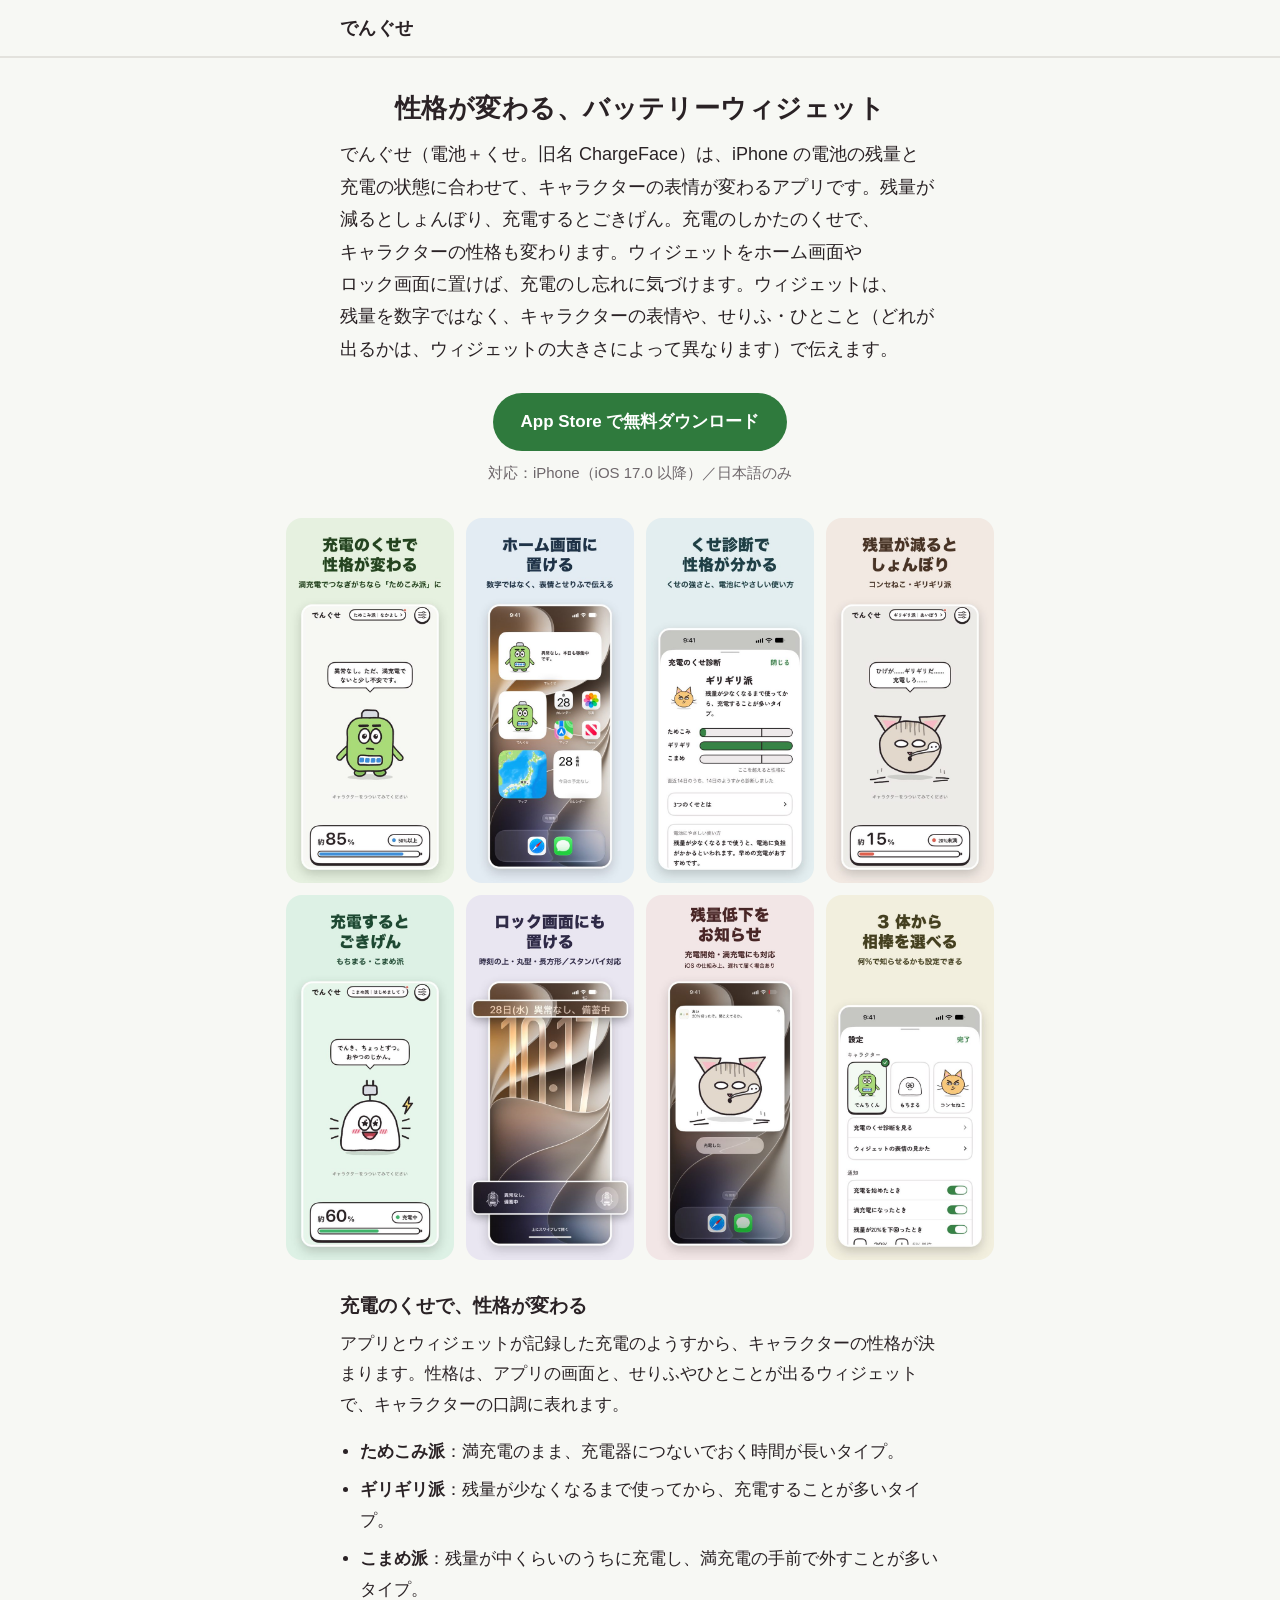
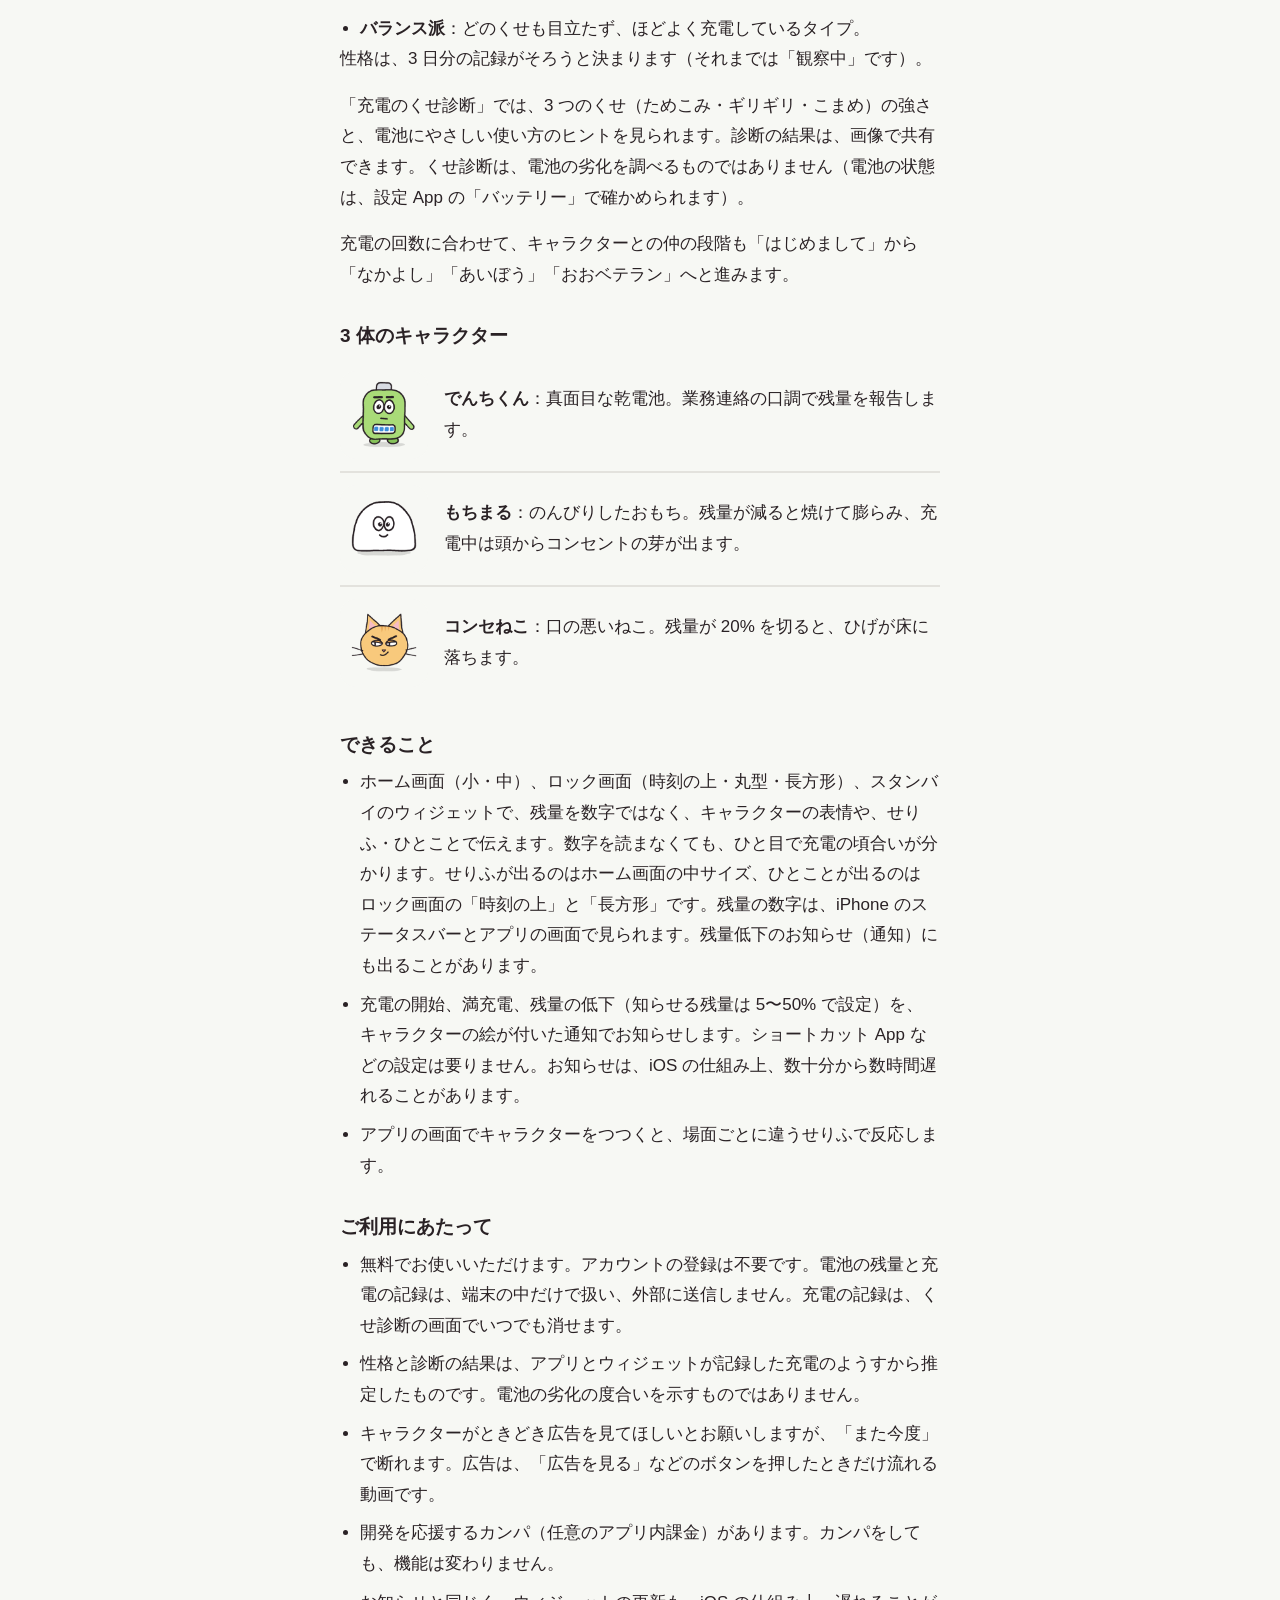
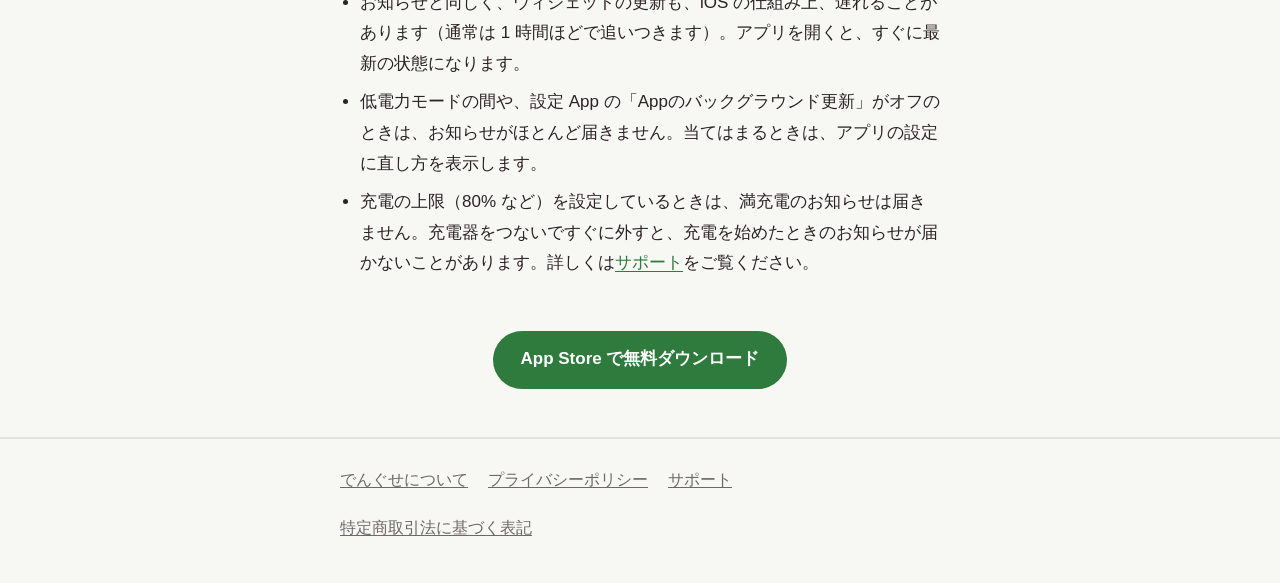
==== docs/denguse/index.html @ d4551d7c "でんぐせの 4 ページを追加し、ChargeFace のページを 1.1 の内容に更新 - docs/denguse/: 紹介・プライバシーポリシー・サポート・特定商取引法の表記（1.2 から） - " ====
<!doctype html>
<html lang="ja">
<head>
<meta charset="utf-8">
<meta name="viewport" content="width=device-width, initial-scale=1">
<title>でんぐせ - 性格が変わるバッテリーウィジェット</title>
<meta name="description" content="でんぐせ（旧名 ChargeFace）は、iPhone の電池の残量と充電の状態でキャラクターの表情が変わり、充電のくせで性格も変わるアプリです。ホーム画面・ロック画面・スタンバイのウィジェットと、満充電・残量低下のお知らせ（iOS の仕組み上、遅れることがあります）に対応しています。無料です。">
<link rel="canonical" href="https://hitorino-hito.github.io/denguse/">
<meta name="apple-itunes-app" content="app-id=6824164964">
<meta property="og:type" content="website">
<meta property="og:site_name" content="でんぐせ">
<meta property="og:title" content="でんぐせ - 性格が変わるバッテリーウィジェット">
<meta property="og:description" content="充電のしかたで、キャラクターの性格が変わります。残量が減るとしょんぼり、充電するとごきげん。3 体から相棒を選べる、iPhone のバッテリーウィジェットです。">
<meta property="og:url" content="https://hitorino-hito.github.io/denguse/">
<meta property="og:image" content="https://hitorino-hito.github.io/denguse/img/og.png">
<meta property="og:image:width" content="1200">
<meta property="og:image:height" content="630">
<meta property="og:image:alt" content="でんぐせのアイコン・名前・「性格が変わる バッテリーウィジェット」の言葉の横に、「充電のくせで性格が変わる」「ホーム画面に置ける」「くせ診断で性格が分かる」の 3 枚の画面を並べた画像">
<meta property="og:locale" content="ja_JP">
<meta name="twitter:card" content="summary_large_image">
<link rel="stylesheet" href="style.css">
<style>
.hero { text-align: center; }
.hero h1 { margin-bottom: 0.75rem; }
.hero .lead {
  text-align: start;
  word-break: auto-phrase;
  text-wrap: pretty;
}
.cta { text-align: center; margin: 2.5rem 0 0; }
.store-button {
  display: inline-block;
  margin: 0.75rem 0 0.5rem;
  padding: 0.85rem 1.75rem;
  border-radius: 999px;
  background: var(--accent);
  color: var(--accent-ink);
  font-weight: 700;
  text-decoration: none;
}
.store-button:hover { background: var(--accent-hover); }
.store-button:active { filter: brightness(0.9); }
.store-button:focus-visible { border-radius: 999px; outline-offset: 3px; }
.note { color: var(--muted); font-size: 0.9375rem; margin: 0; }
.gallery {
  display: flex;
  gap: 0.75rem;
  margin: 1.75rem -1.25rem 0;
  padding: 0.25rem 1.25rem 0.75rem;
  overflow-x: auto;
  scroll-snap-type: x mandatory;
  list-style: none;
}
.gallery:focus-visible { outline: 3px solid var(--accent); outline-offset: -3px; border-radius: 4px; } /* 狭い幅では端まで広がるため、枠を内側に描く */
.gallery li { flex: 0 0 auto; scroll-snap-align: center; }
.gallery img {
  display: block;
  width: 11.5rem;
  height: auto;
  border-radius: 1rem;
}
.scroll-hint { color: var(--muted); font-size: 0.875rem; text-align: center; margin: 0.25rem 0 0; }
/* 広い画面では、本文の列から出して 8 枚を 4 枚ずつ 2 段に並べる（横のスクロールを無くす） */
@media (min-width: 48rem) {
  .gallery {
    flex-wrap: wrap;
    justify-content: center;
    overflow: visible;
    width: min(46rem, 100vw - 2.5rem);
    margin: 2rem 0 0;
    padding: 0;
    position: relative;
    left: 50%;
    transform: translateX(-50%);
  }
  .gallery img { width: 10.5rem; }
  .scroll-hint { display: none; }
}
.characters { list-style: none; margin: 0; padding: 0; }
.characters li {
  display: flex;
  align-items: center;
  gap: 1rem;
  padding: 0.75rem 0;
}
.characters li + li { border-top: 2px solid var(--line); }
/* 絵は黒い線画の透過 PNG のため、ダークモードでも明るい台に載せて輪郭を見せる */
.characters img { flex: 0 0 auto; width: 5.5rem; height: 5.5rem; padding: 0.35rem; border-radius: 1rem; background: #F7F8F4; }
.characters p { margin: 0; }
.features { margin: 0; padding-left: 1.25rem; }
.features li + li { margin-top: 0.5rem; }
</style>
<script type="application/ld+json">
{
  "@context": "https://schema.org",
  "@type": "SoftwareApplication",
  "name": "でんぐせ",
  "alternateName": "ChargeFace",
  "operatingSystem": "iOS 17.0 以降",
  "applicationCategory": "UtilitiesApplication",
  "inLanguage": "ja",
  "description": "iPhone の電池の残量と充電の状態でキャラクターの表情が変わり、充電のくせで性格も変わるアプリです。",
  "url": "https://hitorino-hito.github.io/denguse/",
  "downloadUrl": "https://apps.apple.com/jp/app/id6824164964",
  "offers": { "@type": "Offer", "price": "0", "priceCurrency": "JPY" }
}
</script>
</head>
<body>
<header class="site-header"><div class="wrap"><a class="brand" href="./">でんぐせ</a></div></header>
<main>
<div class="wrap">
<section class="hero">
<h1>性格が変わる、バッテリーウィジェット</h1>
<p class="lead">でんぐせ（電池＋くせ。旧名 ChargeFace）は、iPhone の電池の残量と充電の状態に合わせて、キャラクターの表情が変わるアプリです。残量が減るとしょんぼり、充電するとごきげん。充電のしかたのくせで、キャラクターの性格も変わります。ウィジェットをホーム画面やロック画面に置けば、充電のし忘れに気づけます。ウィジェットは、残量を数字ではなく、キャラクターの表情や、せりふ・ひとこと（どれが出るかは、ウィジェットの大きさによって異なります）で伝えます。</p>
<a class="store-button" href="https://apps.apple.com/jp/app/id6824164964">App Store で無料ダウンロード</a>
<p class="note">対応：iPhone（iOS 17.0 以降）／日本語のみ</p>
</section>

<ul class="gallery" role="list" tabindex="0" aria-label="アプリの画面（8 枚）">
<li><img src="img/01-habit.jpg" width="540" height="1174" alt="充電のくせで性格が変わる。満充電でつなぎがちなら「ためこみ派」に。でんちくんの性格が「ためこみ派」、仲が「なかよし」と出たメイン画面" loading="lazy"></li>
<li><img src="img/02-home.jpg" width="540" height="1174" alt="ホーム画面に置ける。数字ではなく、表情とせりふで伝える。でんちくんの小・中の 2 種類のウィジェット" loading="lazy"></li>
<li><img src="img/03-checkup.jpg" width="540" height="1174" alt="くせ診断で性格が分かる。くせの強さと、電池にやさしい使い方。コンセねこの性格が「ギリギリ派」と出て、ためこみ・ギリギリ・こまめの 3 つのくせの強さを示す画面" loading="lazy"></li>
<li><img src="img/04-low.jpg" width="540" height="1174" alt="残量が減るとしょんぼり。性格が「ギリギリ派」のコンセねこが、残量が少ないときにひげを落としているメイン画面" loading="lazy"></li>
<li><img src="img/05-charging.jpg" width="540" height="1174" alt="充電するとごきげん。性格が「こまめ派」のもちまるが、充電中に喜んでいるメイン画面" loading="lazy"></li>
<li><img src="img/06-lock.jpg" width="540" height="1174" alt="ロック画面にも置ける。時刻の上・丸型・長方形の 3 種類。スタンバイにも対応" loading="lazy"></li>
<li><img src="img/07-notify.jpg" width="540" height="1174" alt="残量低下をお知らせ（通知）。充電開始・満充電にも対応。iOS の仕組み上、遅れて届く場合あり" loading="lazy"></li>
<li><img src="img/08-choose.jpg" width="540" height="1174" alt="3 体から相棒を選べる。何%で知らせるかも設定できる。アプリの設定の画面" loading="lazy"></li>
</ul>
<p class="scroll-hint" aria-hidden="true">横にスワイプすると、ほかの画面も見られます</p>

<h2>充電のくせで、性格が変わる</h2>
<p>アプリとウィジェットが記録した充電のようすから、キャラクターの性格が決まります。性格は、アプリの画面と、せりふやひとことが出るウィジェットで、キャラクターの口調に表れます。</p>
<ul class="features">
<li><strong>ためこみ派</strong>：満充電のまま、充電器につないでおく時間が長いタイプ。</li>
<li><strong>ギリギリ派</strong>：残量が少なくなるまで使ってから、充電することが多いタイプ。</li>
<li><strong>こまめ派</strong>：残量が中くらいのうちに充電し、満充電の手前で外すことが多いタイプ。</li>
<li><strong>バランス派</strong>：どのくせも目立たず、ほどよく充電しているタイプ。</li>
</ul>
<p>性格は、3 日分の記録がそろうと決まります（それまでは「観察中」です）。</p>
<p>「充電のくせ診断」では、3 つのくせ（ためこみ・ギリギリ・こまめ）の強さと、電池にやさしい使い方のヒントを見られます。診断の結果は、画像で共有できます。くせ診断は、電池の劣化を調べるものではありません（電池の状態は、設定 App の「バッテリー」で確かめられます）。</p>
<p>充電の回数に合わせて、キャラクターとの仲の段階も「はじめまして」から「なかよし」「あいぼう」「おおベテラン」へと進みます。</p>

<h2>3 体のキャラクター</h2>
<ul class="characters" role="list">
<li><img src="img/denchi.png" width="240" height="240" alt=""><p><strong>でんちくん</strong>：真面目な乾電池。業務連絡の口調で残量を報告します。</p></li>
<li><img src="img/mochi.png" width="240" height="240" alt=""><p><strong>もちまる</strong>：のんびりしたおもち。残量が減ると焼けて膨らみ、充電中は頭からコンセントの芽が出ます。</p></li>
<li><img src="img/neko.png" width="240" height="240" alt=""><p><strong>コンセねこ</strong>：口の悪いねこ。残量が 20% を切ると、ひげが床に落ちます。</p></li>
</ul>

<h2>できること</h2>
<ul class="features">
<li>ホーム画面（小・中）、ロック画面（時刻の上・丸型・長方形）、スタンバイのウィジェットで、残量を数字ではなく、キャラクターの表情や、せりふ・ひとことで伝えます。数字を読まなくても、ひと目で充電の頃合いが分かります。せりふが出るのはホーム画面の中サイズ、ひとことが出るのはロック画面の「時刻の上」と「長方形」です。残量の数字は、iPhone のステータスバーとアプリの画面で見られます。残量低下のお知らせ（通知）にも出ることがあります。</li>
<li>充電の開始、満充電、残量の低下（知らせる残量は 5〜50% で設定）を、キャラクターの絵が付いた通知でお知らせします。ショートカット App などの設定は要りません。お知らせは、iOS の仕組み上、数十分から数時間遅れることがあります。</li>
<li>アプリの画面でキャラクターをつつくと、場面ごとに違うせりふで反応します。</li>
</ul>

<h2>ご利用にあたって</h2>
<ul class="features">
<li>無料でお使いいただけます。アカウントの登録は不要です。電池の残量と充電の記録は、端末の中だけで扱い、外部に送信しません。充電の記録は、くせ診断の画面でいつでも消せます。</li>
<li>性格と診断の結果は、アプリとウィジェットが記録した充電のようすから推定したものです。電池の劣化の度合いを示すものではありません。</li>
<li>キャラクターがときどき広告を見てほしいとお願いしますが、「また今度」で断れます。広告は、「広告を見る」などのボタンを押したときだけ流れる動画です。</li>
<li>開発を応援するカンパ（任意のアプリ内課金）があります。カンパをしても、機能は変わりません。</li>
<li>お知らせと同じく、ウィジェットの更新も、iOS の仕組み上、遅れることがあります（通常は 1 時間ほどで追いつきます）。アプリを開くと、すぐに最新の状態になります。</li>
<li>低電力モードの間や、設定 App の「Appのバックグラウンド更新」がオフのときは、お知らせがほとんど届きません。当てはまるときは、アプリの設定に直し方を表示します。</li>
<li>充電の上限（80% など）を設定しているときは、満充電のお知らせは届きません。充電器をつないですぐに外すと、充電を始めたときのお知らせが届かないことがあります。詳しくは<a href="support.html">サポート</a>をご覧ください。</li>
</ul>

<p class="cta"><a class="store-button" href="https://apps.apple.com/jp/app/id6824164964">App Store で無料ダウンロード</a></p>
</div>
</main>
<footer class="site-footer">
<div class="wrap">
<nav aria-label="このサイトのページ">
<ul role="list">
<li><a href="./">でんぐせについて</a></li>
<li><a href="privacy.html">プライバシーポリシー</a></li>
<li><a href="support.html">サポート</a></li>
<li><a href="tokushoho.html">特定商取引法に基づく表記</a></li>
</ul>
</nav>
</div>
</footer>
</body>
</html>
---- docs/denguse/style.css ----
/* ChargeFace 開発者サイトの共通の見た目。外部の読み込み（Web フォント・画像・スクリプト）は使わない */
:root {
  color-scheme: light dark;
  --ink: #2A2225;
  --muted: #6E676B;
  --bg: #F7F8F4;
  --card: #FFFFFF;
  --line: #E3E2DD;
  --accent: #2F7A3D; /* 背景 --bg の上で 4.96:1（本文中のリンクの 4.5:1 を満たす） */
  --accent-ink: #FFFFFF;
  --accent-hover: #276833; /* ボタンのホバー。--accent-ink の白と 6.7:1 */
  --pending-bg: #FBF3E3;
  --pending-ink: #6B4A12;
}
@media (prefers-color-scheme: dark) {
  :root {
    --ink: #EEEAE8;
    --muted: #B5ADB1;
    --bg: #1C1819;
    --card: #282224;
    --line: #3D3538;
    --accent: #7CC98A;
    --accent-ink: #13200F;
    --accent-hover: #93D59F;
    --pending-bg: #3A2F1A;
    --pending-ink: #F2D9A6;
  }
}
@media (prefers-contrast: more) {
  :root { --muted: var(--ink); }
}

*, *::before, *::after { box-sizing: border-box; }

html {
  -webkit-text-size-adjust: 100%;
  text-size-adjust: 100%;
}

body {
  margin: 0;
  background: var(--bg);
  color: var(--ink);
  font-family: -apple-system, BlinkMacSystemFont, "Hiragino Sans", "Hiragino Kaku Gothic ProN", "Noto Sans JP", "Yu Gothic", Meiryo, sans-serif;
  font-size: 1.0625rem; /* 17px */
  line-height: 1.8;
  overflow-wrap: anywhere;
  line-break: strict;
}

.wrap {
  max-width: 40rem; /* 1 行がおよそ 35〜38 字 */
  margin: 0 auto;
  padding: 0 1.25rem;
}

.site-header {
  border-bottom: 2px solid var(--line);
}
.site-header .wrap {
  display: flex;
  align-items: center;
  min-height: 3.5rem;
}
.brand {
  font-weight: 800;
  font-size: 1.125rem;
  letter-spacing: 0.02em;
  color: var(--ink);
  text-decoration: none;
  display: inline-flex;
  align-items: center;
  min-height: 2.75rem; /* 押せる範囲を 44pt 以上にする */
}
.brand:hover { text-decoration: underline; }

main { padding: 2rem 0 2.5rem; }

h1 {
  font-size: 1.625rem;
  line-height: 1.4;
  margin: 0 0 1.25rem;
  letter-spacing: 0.02em;
}
h1, h2 { word-break: auto-phrase; text-wrap: balance; }
h2 {
  font-size: 1.1875rem;
  line-height: 1.5;
  margin: 2rem 0 0.5rem;
}
p { margin: 0 0 1rem; }

.lead { font-size: 1.125rem; }

a { color: var(--accent); text-underline-offset: 0.15em; }
a:focus-visible { outline: 3px solid var(--accent); outline-offset: 2px; border-radius: 4px; }

.links {
  list-style: none;
  margin: 1.5rem 0 0;
  padding: 0;
  border: 2px solid var(--line);
  border-radius: 1rem;
  background: var(--card);
}
.after-links { margin-top: 2rem; }
.links li + li { border-top: 2px solid var(--line); }
.links a {
  display: block;
  padding: 0.9rem 1.1rem;
  min-height: 3rem;
  font-weight: 700;
  color: var(--ink);
  text-decoration: none;
  border-radius: 0;
}
/* 一覧の角の丸み（枠の内側の丸み）。overflow: hidden で切らないため、先頭と末尾の項目に付ける */
.links li:first-child a {
  border-top-left-radius: calc(1rem - 2px);
  border-top-right-radius: calc(1rem - 2px);
}
.links li:last-child a {
  border-bottom-left-radius: calc(1rem - 2px);
  border-bottom-right-radius: calc(1rem - 2px);
}
/* フォーカスの枠は項目の内側に描く（隣の項目や一覧の枠に重ならないため） */
.links a:focus-visible { outline-offset: -3px; }
/* 飾りの「›」は読み上げない（代替テキストを空にする。対応していないブラウザーは前の宣言を使う） */
.links a::after { content: " ›"; content: " ›" / ""; color: var(--muted); }
.links a:hover { background: var(--bg); }

/* 特定商取引法に基づく表記の項目 */
.terms { margin: 0; padding: 0; }
.terms > div {
  padding: 0.9rem 0;
  border-top: 2px solid var(--line);
}
.terms > div:last-child { border-bottom: 2px solid var(--line); }
.terms dt { font-weight: 700; margin: 0 0 0.2rem; }
.terms dd { margin: 0; }
@media (min-width: 40rem) {
  .terms > div { display: grid; grid-template-columns: 12.5rem 1fr; gap: 1rem; }
  .terms dt { margin: 0; }
}

.date { color: var(--muted); margin-top: 2rem; }

/* 公開前に差し替える箇所（check_site.py が一覧にする） */
.pending {
  background: var(--pending-bg);
  color: var(--pending-ink);
  padding: 0 0.25em;
  border-radius: 0.25em;
}

.site-footer {
  border-top: 2px solid var(--line);
  color: var(--muted);
  font-size: 1rem;
}
.site-footer .wrap { padding-top: 1.25rem; padding-bottom: 2rem; }
.site-footer ul {
  list-style: none;
  margin: 0;
  padding: 0;
  display: flex;
  flex-wrap: wrap;
  gap: 0.25rem 1.25rem;
}
.site-footer a {
  color: var(--muted);
  display: inline-flex;
  align-items: center;
  min-height: 2.75rem; /* 押せる範囲を 44pt 以上にする */
}
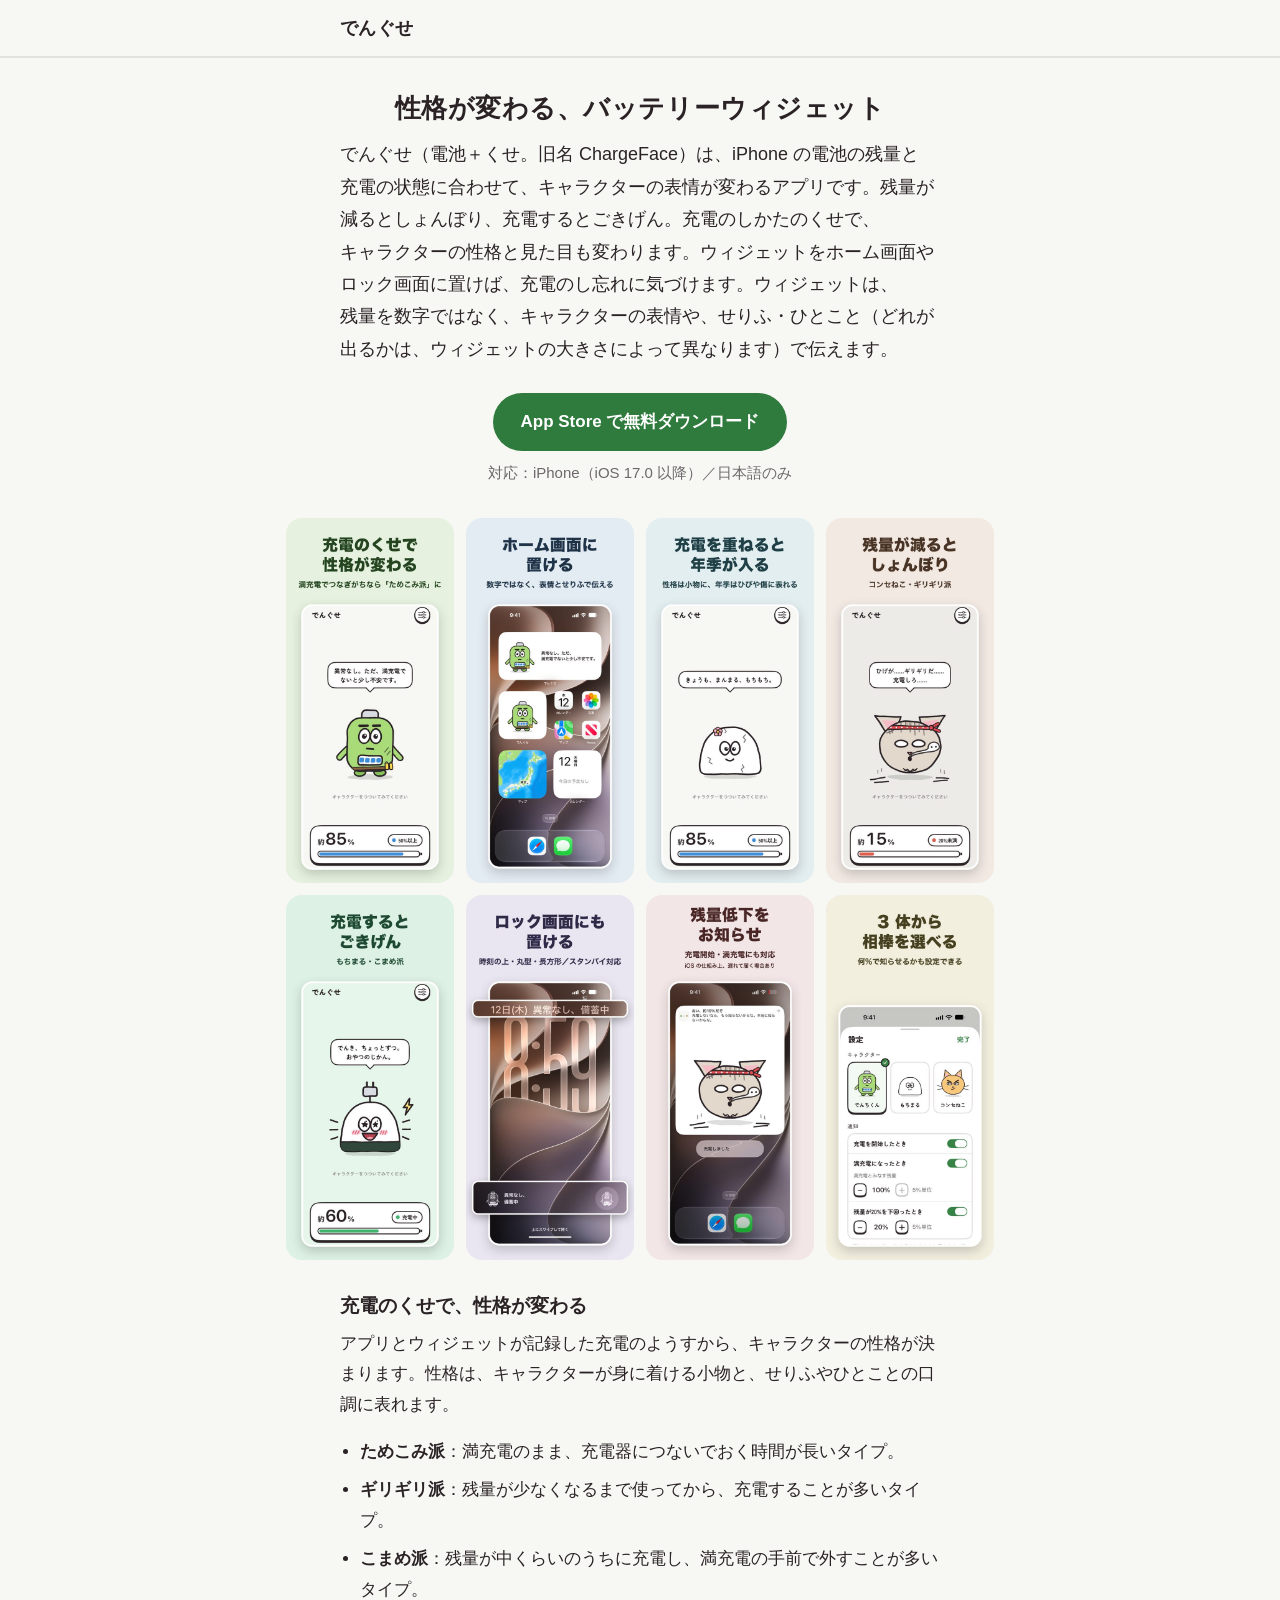
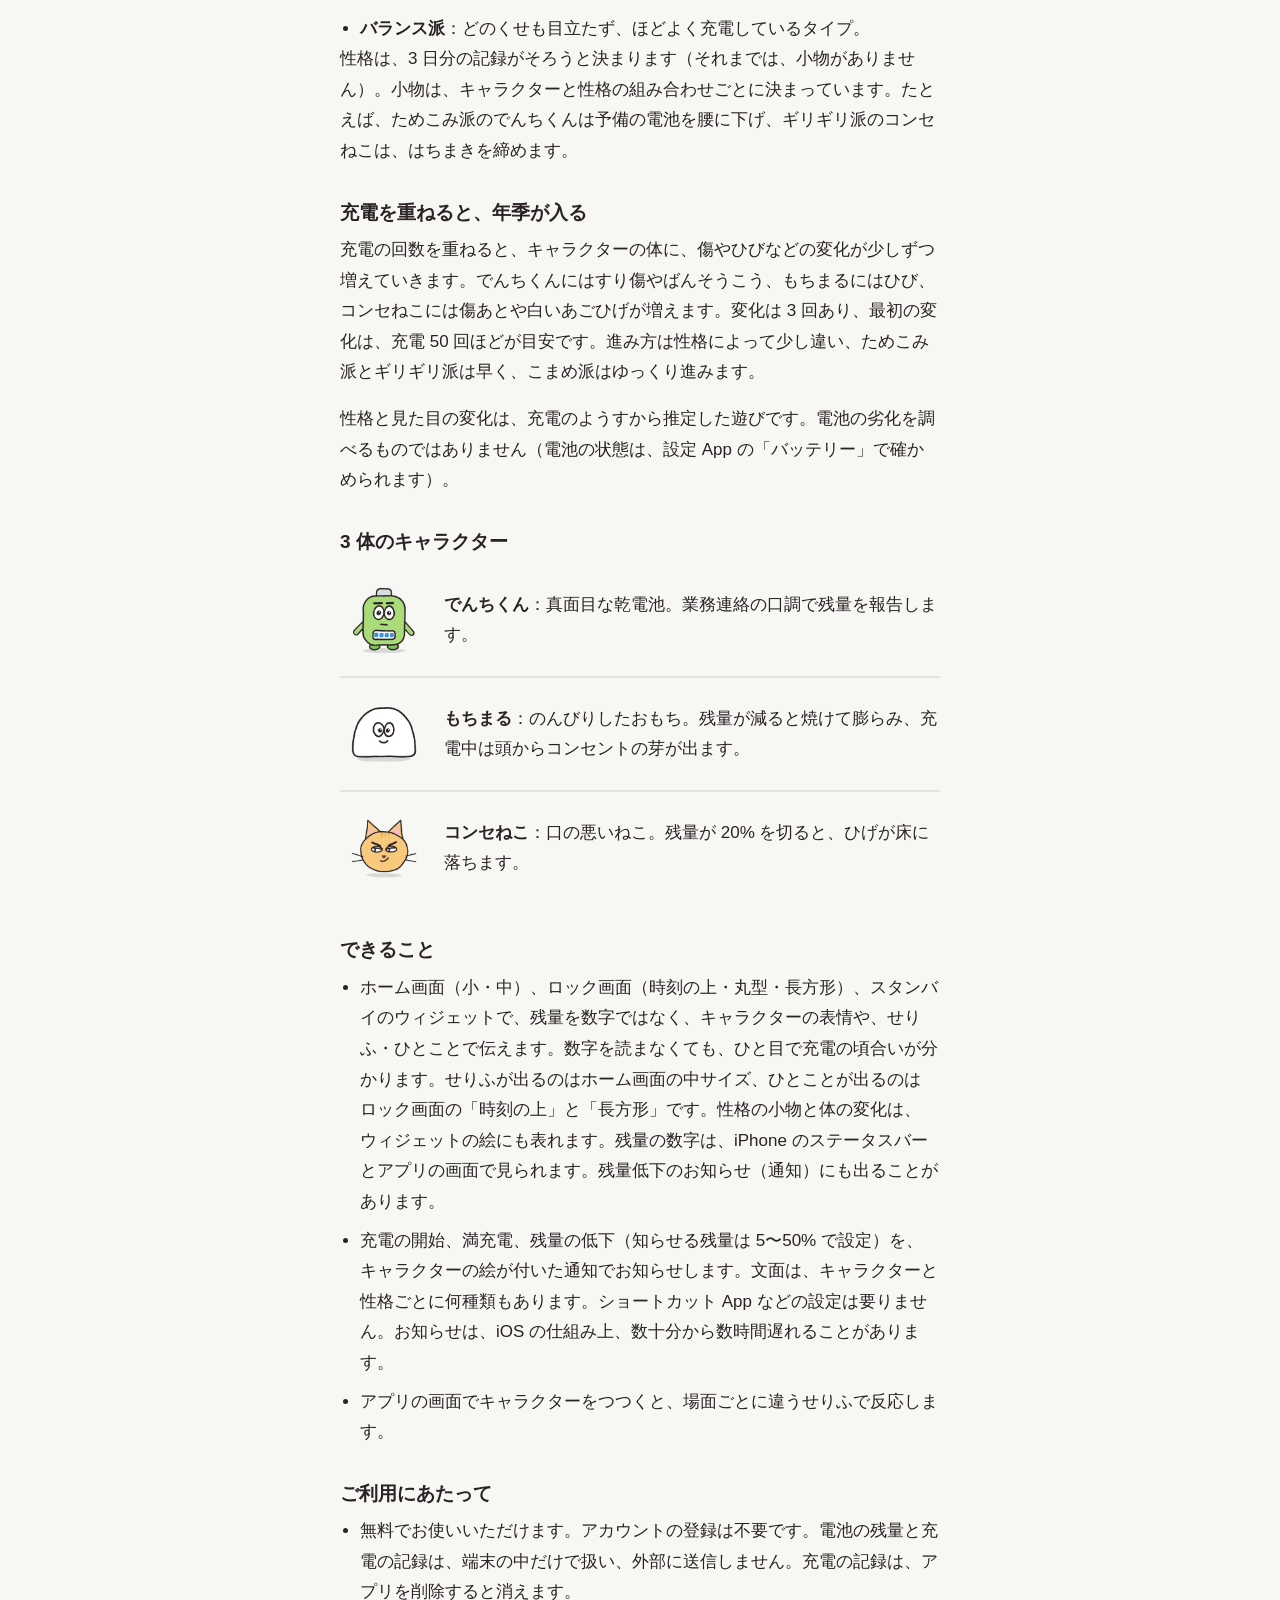
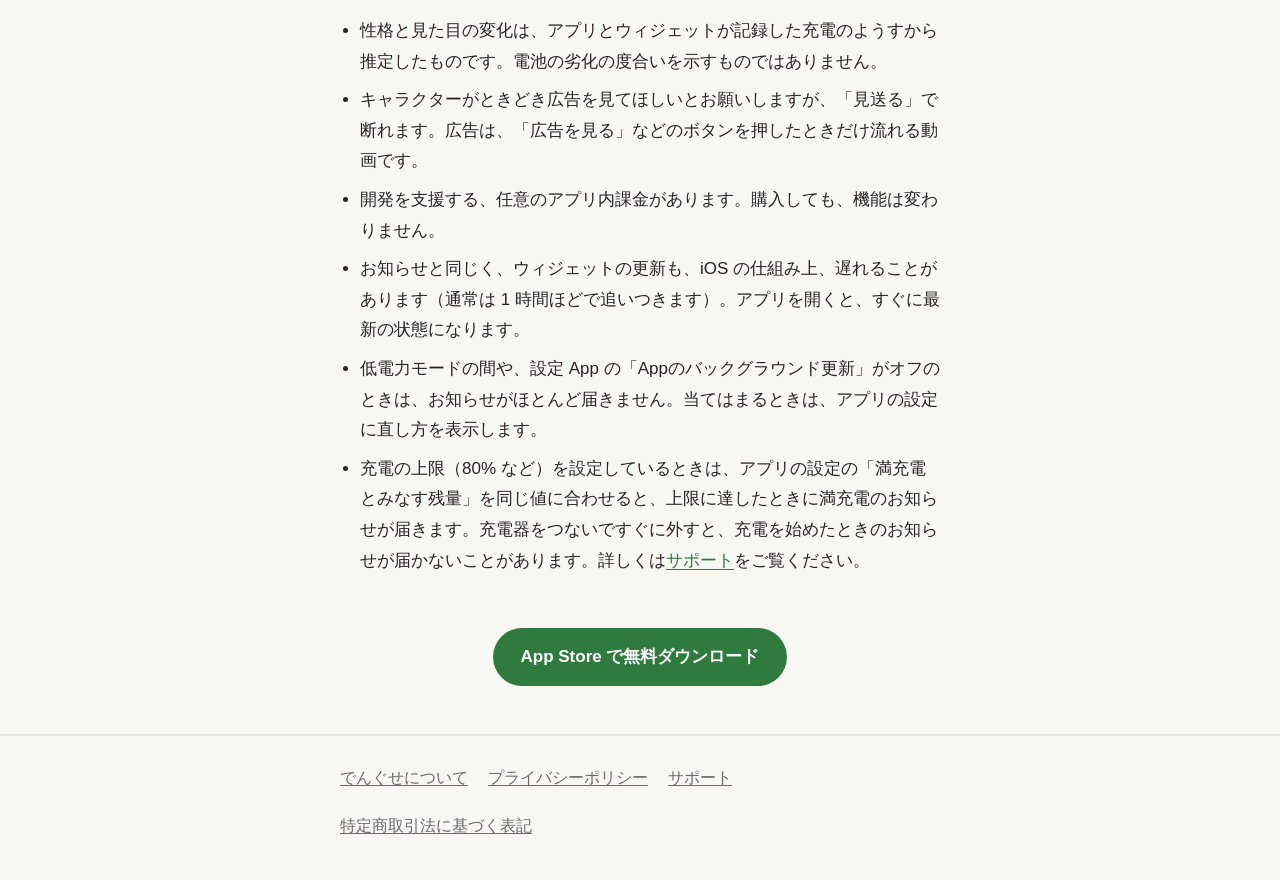
==== commit 1efc14e3: "でんぐせの 4 ページを版 1.3 の内容に更新 見た目の変化と、くせ診断の廃止の質問をサポートに加え、プライバシーポリシーを改定した。 紹介ページの 3 枚目の画像を替えた。  Co-Authore" ====
--- a/docs/denguse/index.html
+++ b/docs/denguse/index.html
@@ -4,18 +4,18 @@
 <meta charset="utf-8">
 <meta name="viewport" content="width=device-width, initial-scale=1">
 <title>でんぐせ - 性格が変わるバッテリーウィジェット</title>
-<meta name="description" content="でんぐせ（旧名 ChargeFace）は、iPhone の電池の残量と充電の状態でキャラクターの表情が変わり、充電のくせで性格も変わるアプリです。ホーム画面・ロック画面・スタンバイのウィジェットと、満充電・残量低下のお知らせ（iOS の仕組み上、遅れることがあります）に対応しています。無料です。">
+<meta name="description" content="でんぐせ（旧名 ChargeFace）は、iPhone の電池の残量と充電の状態でキャラクターの表情が変わり、充電のくせで性格と見た目も変わるアプリです。ホーム画面・ロック画面・スタンバイのウィジェットと、満充電・残量低下のお知らせ（iOS の仕組み上、遅れることがあります）に対応しています。無料です。">
 <link rel="canonical" href="https://hitorino-hito.github.io/denguse/">
 <meta name="apple-itunes-app" content="app-id=6824164964">
 <meta property="og:type" content="website">
 <meta property="og:site_name" content="でんぐせ">
 <meta property="og:title" content="でんぐせ - 性格が変わるバッテリーウィジェット">
-<meta property="og:description" content="充電のしかたで、キャラクターの性格が変わります。残量が減るとしょんぼり、充電するとごきげん。3 体から相棒を選べる、iPhone のバッテリーウィジェットです。">
+<meta property="og:description" content="充電のしかたで、キャラクターの性格と見た目が変わります。残量が減るとしょんぼり、充電するとごきげん。3 体から相棒を選べる、iPhone のバッテリーウィジェットです。">
 <meta property="og:url" content="https://hitorino-hito.github.io/denguse/">
 <meta property="og:image" content="https://hitorino-hito.github.io/denguse/img/og.png">
 <meta property="og:image:width" content="1200">
 <meta property="og:image:height" content="630">
-<meta property="og:image:alt" content="でんぐせのアイコン・名前・「性格が変わる バッテリーウィジェット」の言葉の横に、「充電のくせで性格が変わる」「ホーム画面に置ける」「くせ診断で性格が分かる」の 3 枚の画面を並べた画像">
+<meta property="og:image:alt" content="でんぐせのアイコン・名前・「性格が変わる バッテリーウィジェット」の言葉の横に、「充電のくせで性格が変わる」「ホーム画面に置ける」「充電を重ねると年季が入る」の 3 枚の画面を並べた画像">
 <meta property="og:locale" content="ja_JP">
 <meta name="twitter:card" content="summary_large_image">
 <link rel="stylesheet" href="style.css">
@@ -99,7 +99,7 @@
   "operatingSystem": "iOS 17.0 以降",
   "applicationCategory": "UtilitiesApplication",
   "inLanguage": "ja",
-  "description": "iPhone の電池の残量と充電の状態でキャラクターの表情が変わり、充電のくせで性格も変わるアプリです。",
+  "description": "iPhone の電池の残量と充電の状態でキャラクターの表情が変わり、充電のくせで性格と見た目も変わるアプリです。",
   "url": "https://hitorino-hito.github.io/denguse/",
   "downloadUrl": "https://apps.apple.com/jp/app/id6824164964",
   "offers": { "@type": "Offer", "price": "0", "priceCurrency": "JPY" }
@@ -112,17 +112,17 @@
 <div class="wrap">
 <section class="hero">
 <h1>性格が変わる、バッテリーウィジェット</h1>
-<p class="lead">でんぐせ（電池＋くせ。旧名 ChargeFace）は、iPhone の電池の残量と充電の状態に合わせて、キャラクターの表情が変わるアプリです。残量が減るとしょんぼり、充電するとごきげん。充電のしかたのくせで、キャラクターの性格も変わります。ウィジェットをホーム画面やロック画面に置けば、充電のし忘れに気づけます。ウィジェットは、残量を数字ではなく、キャラクターの表情や、せりふ・ひとこと（どれが出るかは、ウィジェットの大きさによって異なります）で伝えます。</p>
+<p class="lead">でんぐせ（電池＋くせ。旧名 ChargeFace）は、iPhone の電池の残量と充電の状態に合わせて、キャラクターの表情が変わるアプリです。残量が減るとしょんぼり、充電するとごきげん。充電のしかたのくせで、キャラクターの性格と見た目も変わります。ウィジェットをホーム画面やロック画面に置けば、充電のし忘れに気づけます。ウィジェットは、残量を数字ではなく、キャラクターの表情や、せりふ・ひとこと（どれが出るかは、ウィジェットの大きさによって異なります）で伝えます。</p>
 <a class="store-button" href="https://apps.apple.com/jp/app/id6824164964">App Store で無料ダウンロード</a>
 <p class="note">対応：iPhone（iOS 17.0 以降）／日本語のみ</p>
 </section>
 
 <ul class="gallery" role="list" tabindex="0" aria-label="アプリの画面（8 枚）">
-<li><img src="img/01-habit.jpg" width="540" height="1174" alt="充電のくせで性格が変わる。満充電でつなぎがちなら「ためこみ派」に。でんちくんの性格が「ためこみ派」、仲が「なかよし」と出たメイン画面" loading="lazy"></li>
+<li><img src="img/01-habit.jpg" width="540" height="1174" alt="充電のくせで性格が変わる。満充電でつなぎがちなら「ためこみ派」に。性格が「ためこみ派」のでんちくんが、予備の電池を付けたベルトを着けているメイン画面" loading="lazy"></li>
 <li><img src="img/02-home.jpg" width="540" height="1174" alt="ホーム画面に置ける。数字ではなく、表情とせりふで伝える。でんちくんの小・中の 2 種類のウィジェット" loading="lazy"></li>
-<li><img src="img/03-checkup.jpg" width="540" height="1174" alt="くせ診断で性格が分かる。くせの強さと、電池にやさしい使い方。コンセねこの性格が「ギリギリ派」と出て、ためこみ・ギリギリ・こまめの 3 つのくせの強さを示す画面" loading="lazy"></li>
-<li><img src="img/04-low.jpg" width="540" height="1174" alt="残量が減るとしょんぼり。性格が「ギリギリ派」のコンセねこが、残量が少ないときにひげを落としているメイン画面" loading="lazy"></li>
-<li><img src="img/05-charging.jpg" width="540" height="1174" alt="充電するとごきげん。性格が「こまめ派」のもちまるが、充電中に喜んでいるメイン画面" loading="lazy"></li>
+<li><img src="img/03-aged.jpg" width="540" height="1174" alt="充電を重ねると年季が入る。性格は小物に、年季はひびや傷に表れる。性格が「バランス派」のもちまるが、頭に桜の花を付け、体にひびが入っているメイン画面" loading="lazy"></li>
+<li><img src="img/04-low.jpg" width="540" height="1174" alt="残量が減るとしょんぼり。性格が「ギリギリ派」のコンセねこが、はちまきを締め、残量が少ないときにひげを落としているメイン画面" loading="lazy"></li>
+<li><img src="img/05-charging.jpg" width="540" height="1174" alt="充電するとごきげん。性格が「こまめ派」のもちまるが、のりを巻き、充電中に喜んでいるメイン画面" loading="lazy"></li>
 <li><img src="img/06-lock.jpg" width="540" height="1174" alt="ロック画面にも置ける。時刻の上・丸型・長方形の 3 種類。スタンバイにも対応" loading="lazy"></li>
 <li><img src="img/07-notify.jpg" width="540" height="1174" alt="残量低下をお知らせ（通知）。充電開始・満充電にも対応。iOS の仕組み上、遅れて届く場合あり" loading="lazy"></li>
 <li><img src="img/08-choose.jpg" width="540" height="1174" alt="3 体から相棒を選べる。何%で知らせるかも設定できる。アプリの設定の画面" loading="lazy"></li>
@@ -130,16 +130,18 @@
 <p class="scroll-hint" aria-hidden="true">横にスワイプすると、ほかの画面も見られます</p>
 
 <h2>充電のくせで、性格が変わる</h2>
-<p>アプリとウィジェットが記録した充電のようすから、キャラクターの性格が決まります。性格は、アプリの画面と、せりふやひとことが出るウィジェットで、キャラクターの口調に表れます。</p>
+<p>アプリとウィジェットが記録した充電のようすから、キャラクターの性格が決まります。性格は、キャラクターが身に着ける小物と、せりふやひとことの口調に表れます。</p>
 <ul class="features">
 <li><strong>ためこみ派</strong>：満充電のまま、充電器につないでおく時間が長いタイプ。</li>
 <li><strong>ギリギリ派</strong>：残量が少なくなるまで使ってから、充電することが多いタイプ。</li>
 <li><strong>こまめ派</strong>：残量が中くらいのうちに充電し、満充電の手前で外すことが多いタイプ。</li>
 <li><strong>バランス派</strong>：どのくせも目立たず、ほどよく充電しているタイプ。</li>
 </ul>
-<p>性格は、3 日分の記録がそろうと決まります（それまでは「観察中」です）。</p>
-<p>「充電のくせ診断」では、3 つのくせ（ためこみ・ギリギリ・こまめ）の強さと、電池にやさしい使い方のヒントを見られます。診断の結果は、画像で共有できます。くせ診断は、電池の劣化を調べるものではありません（電池の状態は、設定 App の「バッテリー」で確かめられます）。</p>
-<p>充電の回数に合わせて、キャラクターとの仲の段階も「はじめまして」から「なかよし」「あいぼう」「おおベテラン」へと進みます。</p>
+<p>性格は、3 日分の記録がそろうと決まります（それまでは、小物がありません）。小物は、キャラクターと性格の組み合わせごとに決まっています。たとえば、ためこみ派のでんちくんは予備の電池を腰に下げ、ギリギリ派のコンセねこは、はちまきを締めます。</p>
+
+<h2>充電を重ねると、年季が入る</h2>
+<p>充電の回数を重ねると、キャラクターの体に、傷やひびなどの変化が少しずつ増えていきます。でんちくんにはすり傷やばんそうこう、もちまるにはひび、コンセねこには傷あとや白いあごひげが増えます。変化は 3 回あり、最初の変化は、充電 50 回ほどが目安です。進み方は性格によって少し違い、ためこみ派とギリギリ派は早く、こまめ派はゆっくり進みます。</p>
+<p>性格と見た目の変化は、充電のようすから推定した遊びです。電池の劣化を調べるものではありません（電池の状態は、設定 App の「バッテリー」で確かめられます）。</p>
 
 <h2>3 体のキャラクター</h2>
 <ul class="characters" role="list">
@@ -150,20 +152,20 @@
 
 <h2>できること</h2>
 <ul class="features">
-<li>ホーム画面（小・中）、ロック画面（時刻の上・丸型・長方形）、スタンバイのウィジェットで、残量を数字ではなく、キャラクターの表情や、せりふ・ひとことで伝えます。数字を読まなくても、ひと目で充電の頃合いが分かります。せりふが出るのはホーム画面の中サイズ、ひとことが出るのはロック画面の「時刻の上」と「長方形」です。残量の数字は、iPhone のステータスバーとアプリの画面で見られます。残量低下のお知らせ（通知）にも出ることがあります。</li>
-<li>充電の開始、満充電、残量の低下（知らせる残量は 5〜50% で設定）を、キャラクターの絵が付いた通知でお知らせします。ショートカット App などの設定は要りません。お知らせは、iOS の仕組み上、数十分から数時間遅れることがあります。</li>
+<li>ホーム画面（小・中）、ロック画面（時刻の上・丸型・長方形）、スタンバイのウィジェットで、残量を数字ではなく、キャラクターの表情や、せりふ・ひとことで伝えます。数字を読まなくても、ひと目で充電の頃合いが分かります。せりふが出るのはホーム画面の中サイズ、ひとことが出るのはロック画面の「時刻の上」と「長方形」です。性格の小物と体の変化は、ウィジェットの絵にも表れます。残量の数字は、iPhone のステータスバーとアプリの画面で見られます。残量低下のお知らせ（通知）にも出ることがあります。</li>
+<li>充電の開始、満充電、残量の低下（知らせる残量は 5〜50% で設定）を、キャラクターの絵が付いた通知でお知らせします。文面は、キャラクターと性格ごとに何種類もあります。ショートカット App などの設定は要りません。お知らせは、iOS の仕組み上、数十分から数時間遅れることがあります。</li>
 <li>アプリの画面でキャラクターをつつくと、場面ごとに違うせりふで反応します。</li>
 </ul>
 
 <h2>ご利用にあたって</h2>
 <ul class="features">
-<li>無料でお使いいただけます。アカウントの登録は不要です。電池の残量と充電の記録は、端末の中だけで扱い、外部に送信しません。充電の記録は、くせ診断の画面でいつでも消せます。</li>
-<li>性格と診断の結果は、アプリとウィジェットが記録した充電のようすから推定したものです。電池の劣化の度合いを示すものではありません。</li>
-<li>キャラクターがときどき広告を見てほしいとお願いしますが、「また今度」で断れます。広告は、「広告を見る」などのボタンを押したときだけ流れる動画です。</li>
-<li>開発を応援するカンパ（任意のアプリ内課金）があります。カンパをしても、機能は変わりません。</li>
+<li>無料でお使いいただけます。アカウントの登録は不要です。電池の残量と充電の記録は、端末の中だけで扱い、外部に送信しません。充電の記録は、アプリを削除すると消えます。</li>
+<li>性格と見た目の変化は、アプリとウィジェットが記録した充電のようすから推定したものです。電池の劣化の度合いを示すものではありません。</li>
+<li>キャラクターがときどき広告を見てほしいとお願いしますが、「見送る」で断れます。広告は、「広告を見る」などのボタンを押したときだけ流れる動画です。</li>
+<li>開発を支援する、任意のアプリ内課金があります。購入しても、機能は変わりません。</li>
 <li>お知らせと同じく、ウィジェットの更新も、iOS の仕組み上、遅れることがあります（通常は 1 時間ほどで追いつきます）。アプリを開くと、すぐに最新の状態になります。</li>
 <li>低電力モードの間や、設定 App の「Appのバックグラウンド更新」がオフのときは、お知らせがほとんど届きません。当てはまるときは、アプリの設定に直し方を表示します。</li>
-<li>充電の上限（80% など）を設定しているときは、満充電のお知らせは届きません。充電器をつないですぐに外すと、充電を始めたときのお知らせが届かないことがあります。詳しくは<a href="support.html">サポート</a>をご覧ください。</li>
+<li>充電の上限（80% など）を設定しているときは、アプリの設定の「満充電とみなす残量」を同じ値に合わせると、上限に達したときに満充電のお知らせが届きます。充電器をつないですぐに外すと、充電を始めたときのお知らせが届かないことがあります。詳しくは<a href="support.html">サポート</a>をご覧ください。</li>
 </ul>
 
 <p class="cta"><a class="store-button" href="https://apps.apple.com/jp/app/id6824164964">App Store で無料ダウンロード</a></p>
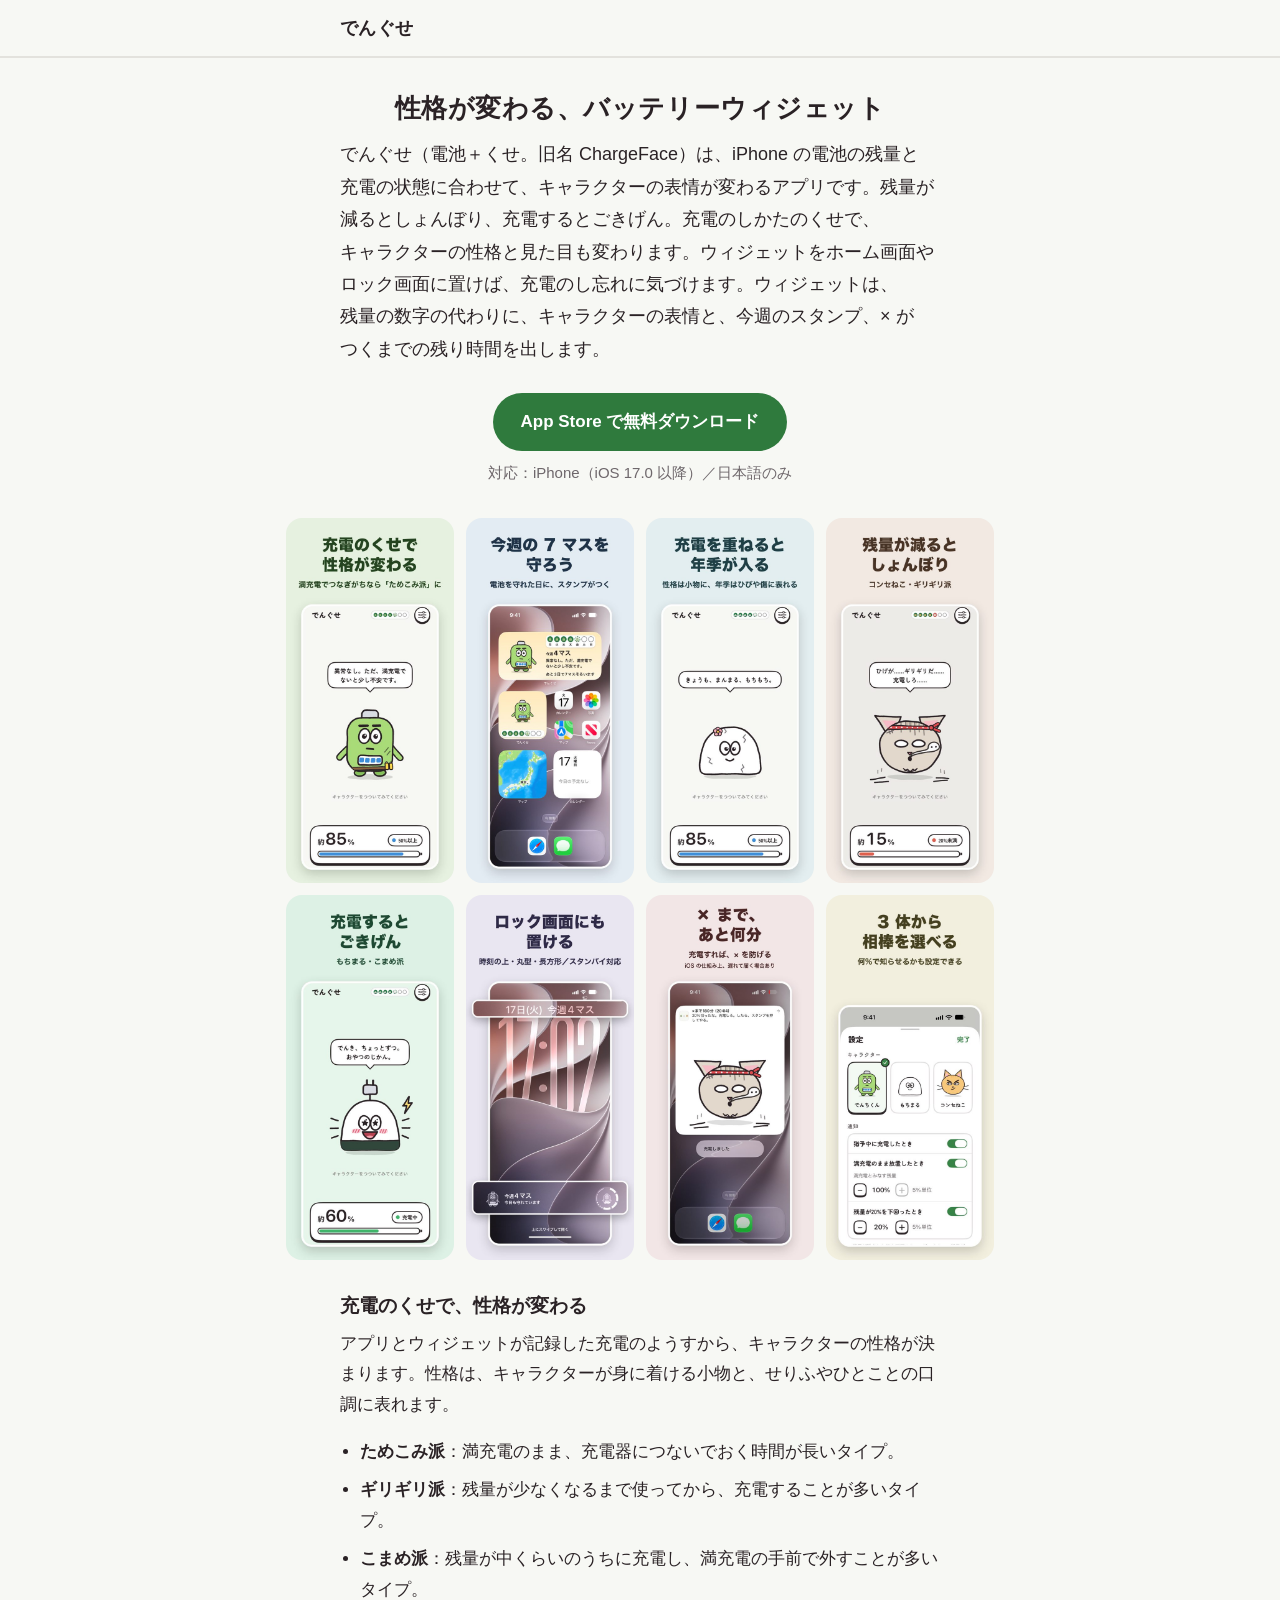
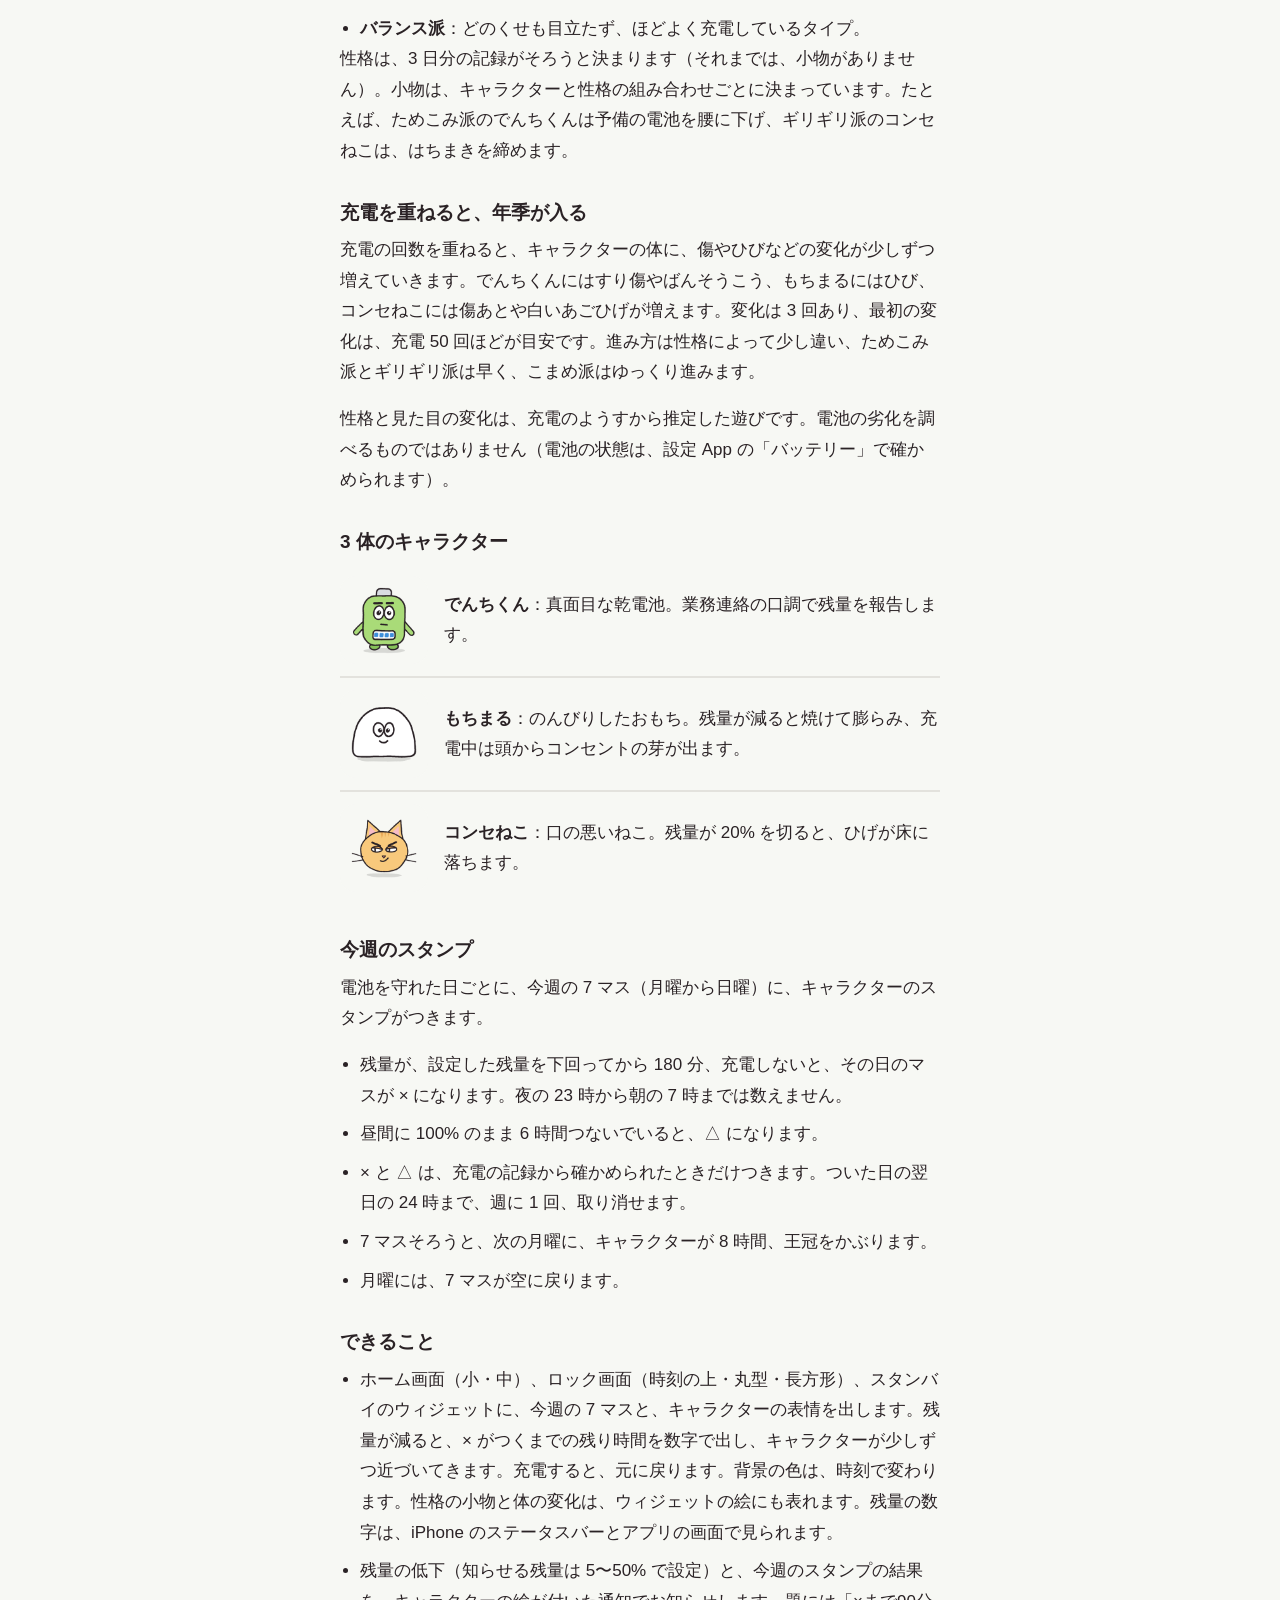
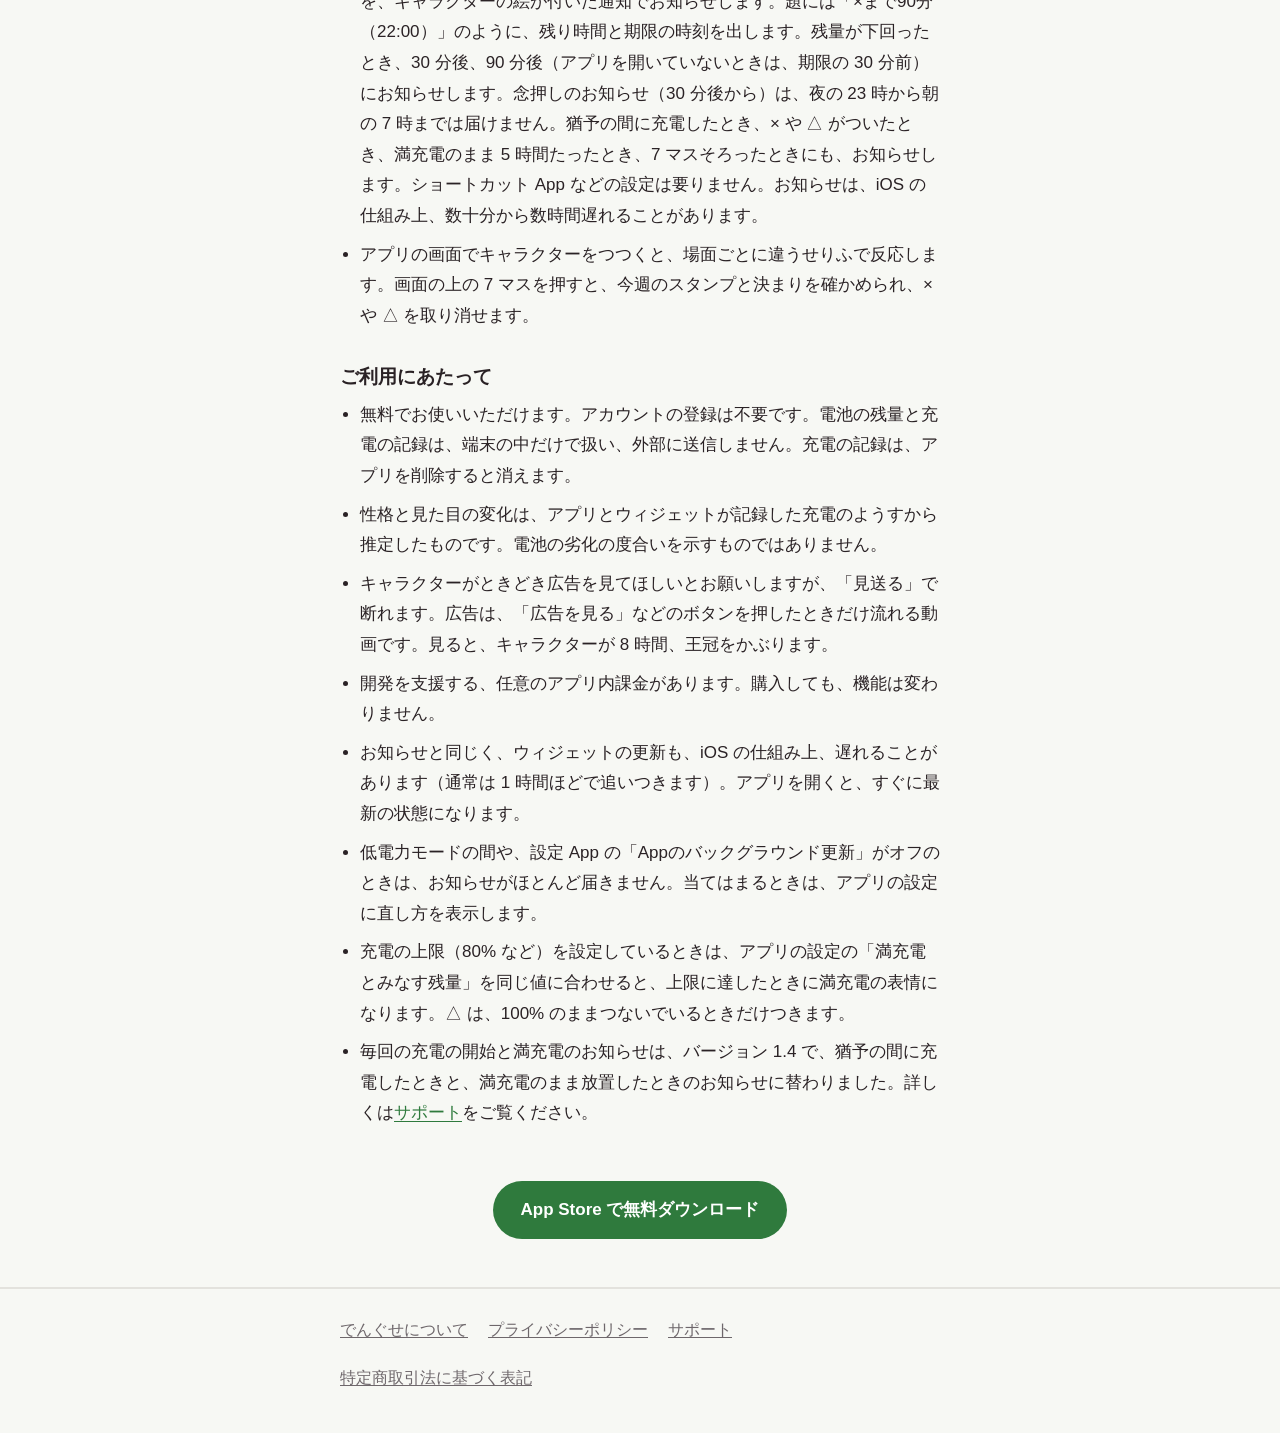
==== commit 656f7ba7: "でんぐせのページを版 1.4 の内容に更新（今週のスタンプ） 紹介・サポート・プライバシーポリシーの本文と、紹介ページの画像を差し替え。 プライバシーポリシーの改定日は 2026年11月17日。  C" ====
--- a/docs/denguse/index.html
+++ b/docs/denguse/index.html
@@ -4,7 +4,7 @@
 <meta charset="utf-8">
 <meta name="viewport" content="width=device-width, initial-scale=1">
 <title>でんぐせ - 性格が変わるバッテリーウィジェット</title>
-<meta name="description" content="でんぐせ（旧名 ChargeFace）は、iPhone の電池の残量と充電の状態でキャラクターの表情が変わり、充電のくせで性格と見た目も変わるアプリです。ホーム画面・ロック画面・スタンバイのウィジェットと、満充電・残量低下のお知らせ（iOS の仕組み上、遅れることがあります）に対応しています。無料です。">
+<meta name="description" content="でんぐせ（旧名 ChargeFace）は、iPhone の電池の残量と充電の状態でキャラクターの表情が変わり、充電のくせで性格と見た目も変わるアプリです。ホーム画面・ロック画面・スタンバイのウィジェットと、残量低下のお知らせ（iOS の仕組み上、遅れることがあります）に、今週のスタンプと × がつくまでの残り時間を出します。無料です。">
 <link rel="canonical" href="https://hitorino-hito.github.io/denguse/">
 <meta name="apple-itunes-app" content="app-id=6824164964">
 <meta property="og:type" content="website">
@@ -15,7 +15,7 @@
 <meta property="og:image" content="https://hitorino-hito.github.io/denguse/img/og.png">
 <meta property="og:image:width" content="1200">
 <meta property="og:image:height" content="630">
-<meta property="og:image:alt" content="でんぐせのアイコン・名前・「性格が変わる バッテリーウィジェット」の言葉の横に、「充電のくせで性格が変わる」「ホーム画面に置ける」「充電を重ねると年季が入る」の 3 枚の画面を並べた画像">
+<meta property="og:image:alt" content="でんぐせのアイコン・名前・「性格が変わる バッテリーウィジェット」の言葉の横に、「充電のくせで性格が変わる」「今週の 7 マスを守ろう」「充電を重ねると年季が入る」の 3 枚の画面を並べた画像">
 <meta property="og:locale" content="ja_JP">
 <meta name="twitter:card" content="summary_large_image">
 <link rel="stylesheet" href="style.css">
@@ -112,19 +112,19 @@
 <div class="wrap">
 <section class="hero">
 <h1>性格が変わる、バッテリーウィジェット</h1>
-<p class="lead">でんぐせ（電池＋くせ。旧名 ChargeFace）は、iPhone の電池の残量と充電の状態に合わせて、キャラクターの表情が変わるアプリです。残量が減るとしょんぼり、充電するとごきげん。充電のしかたのくせで、キャラクターの性格と見た目も変わります。ウィジェットをホーム画面やロック画面に置けば、充電のし忘れに気づけます。ウィジェットは、残量を数字ではなく、キャラクターの表情や、せりふ・ひとこと（どれが出るかは、ウィジェットの大きさによって異なります）で伝えます。</p>
+<p class="lead">でんぐせ（電池＋くせ。旧名 ChargeFace）は、iPhone の電池の残量と充電の状態に合わせて、キャラクターの表情が変わるアプリです。残量が減るとしょんぼり、充電するとごきげん。充電のしかたのくせで、キャラクターの性格と見た目も変わります。ウィジェットをホーム画面やロック画面に置けば、充電のし忘れに気づけます。ウィジェットは、残量の数字の代わりに、キャラクターの表情と、今週のスタンプ、× がつくまでの残り時間を出します。</p>
 <a class="store-button" href="https://apps.apple.com/jp/app/id6824164964">App Store で無料ダウンロード</a>
 <p class="note">対応：iPhone（iOS 17.0 以降）／日本語のみ</p>
 </section>
 
 <ul class="gallery" role="list" tabindex="0" aria-label="アプリの画面（8 枚）">
 <li><img src="img/01-habit.jpg" width="540" height="1174" alt="充電のくせで性格が変わる。満充電でつなぎがちなら「ためこみ派」に。性格が「ためこみ派」のでんちくんが、予備の電池を付けたベルトを着けているメイン画面" loading="lazy"></li>
-<li><img src="img/02-home.jpg" width="540" height="1174" alt="ホーム画面に置ける。数字ではなく、表情とせりふで伝える。でんちくんの小・中の 2 種類のウィジェット" loading="lazy"></li>
+<li><img src="img/02-home.jpg" width="540" height="1174" alt="今週の 7 マスを守ろう。電池を守れた日に、スタンプがつく。でんちくんの小・中の 2 種類のウィジェット" loading="lazy"></li>
 <li><img src="img/03-aged.jpg" width="540" height="1174" alt="充電を重ねると年季が入る。性格は小物に、年季はひびや傷に表れる。性格が「バランス派」のもちまるが、頭に桜の花を付け、体にひびが入っているメイン画面" loading="lazy"></li>
 <li><img src="img/04-low.jpg" width="540" height="1174" alt="残量が減るとしょんぼり。性格が「ギリギリ派」のコンセねこが、はちまきを締め、残量が少ないときにひげを落としているメイン画面" loading="lazy"></li>
 <li><img src="img/05-charging.jpg" width="540" height="1174" alt="充電するとごきげん。性格が「こまめ派」のもちまるが、のりを巻き、充電中に喜んでいるメイン画面" loading="lazy"></li>
-<li><img src="img/06-lock.jpg" width="540" height="1174" alt="ロック画面にも置ける。時刻の上・丸型・長方形の 3 種類。スタンバイにも対応" loading="lazy"></li>
-<li><img src="img/07-notify.jpg" width="540" height="1174" alt="残量低下をお知らせ（通知）。充電開始・満充電にも対応。iOS の仕組み上、遅れて届く場合あり" loading="lazy"></li>
+<li><img src="img/06-lock.jpg" width="540" height="1174" alt="ロック画面にも置ける。時刻の上・丸型・長方形の 3 種類。スタンバイにも対応。今週のスタンプの数と、輪にした 7 マス" loading="lazy"></li>
+<li><img src="img/07-notify.jpg" width="540" height="1174" alt="× まで、あと何分。充電すれば、× を防げる。iOS の仕組み上、遅れて届く場合あり。題が「×まで180分」と期限の時刻の通知" loading="lazy"></li>
 <li><img src="img/08-choose.jpg" width="540" height="1174" alt="3 体から相棒を選べる。何%で知らせるかも設定できる。アプリの設定の画面" loading="lazy"></li>
 </ul>
 <p class="scroll-hint" aria-hidden="true">横にスワイプすると、ほかの画面も見られます</p>
@@ -150,22 +150,33 @@
 <li><img src="img/neko.png" width="240" height="240" alt=""><p><strong>コンセねこ</strong>：口の悪いねこ。残量が 20% を切ると、ひげが床に落ちます。</p></li>
 </ul>
 
+<h2>今週のスタンプ</h2>
+<p>電池を守れた日ごとに、今週の 7 マス（月曜から日曜）に、キャラクターのスタンプがつきます。</p>
+<ul class="features">
+<li>残量が、設定した残量を下回ってから 180 分、充電しないと、その日のマスが × になります。夜の 23 時から朝の 7 時までは数えません。</li>
+<li>昼間に 100% のまま 6 時間つないでいると、△ になります。</li>
+<li>× と △ は、充電の記録から確かめられたときだけつきます。ついた日の翌日の 24 時まで、週に 1 回、取り消せます。</li>
+<li>7 マスそろうと、次の月曜に、キャラクターが 8 時間、王冠をかぶります。</li>
+<li>月曜には、7 マスが空に戻ります。</li>
+</ul>
+
 <h2>できること</h2>
 <ul class="features">
-<li>ホーム画面（小・中）、ロック画面（時刻の上・丸型・長方形）、スタンバイのウィジェットで、残量を数字ではなく、キャラクターの表情や、せりふ・ひとことで伝えます。数字を読まなくても、ひと目で充電の頃合いが分かります。せりふが出るのはホーム画面の中サイズ、ひとことが出るのはロック画面の「時刻の上」と「長方形」です。性格の小物と体の変化は、ウィジェットの絵にも表れます。残量の数字は、iPhone のステータスバーとアプリの画面で見られます。残量低下のお知らせ（通知）にも出ることがあります。</li>
-<li>充電の開始、満充電、残量の低下（知らせる残量は 5〜50% で設定）を、キャラクターの絵が付いた通知でお知らせします。文面は、キャラクターと性格ごとに何種類もあります。ショートカット App などの設定は要りません。お知らせは、iOS の仕組み上、数十分から数時間遅れることがあります。</li>
-<li>アプリの画面でキャラクターをつつくと、場面ごとに違うせりふで反応します。</li>
+<li>ホーム画面（小・中）、ロック画面（時刻の上・丸型・長方形）、スタンバイのウィジェットに、今週の 7 マスと、キャラクターの表情を出します。残量が減ると、× がつくまでの残り時間を数字で出し、キャラクターが少しずつ近づいてきます。充電すると、元に戻ります。背景の色は、時刻で変わります。性格の小物と体の変化は、ウィジェットの絵にも表れます。残量の数字は、iPhone のステータスバーとアプリの画面で見られます。</li>
+<li>残量の低下（知らせる残量は 5〜50% で設定）と、今週のスタンプの結果を、キャラクターの絵が付いた通知でお知らせします。題には「×まで90分（22:00）」のように、残り時間と期限の時刻を出します。残量が下回ったとき、30 分後、90 分後（アプリを開いていないときは、期限の 30 分前）にお知らせします。念押しのお知らせ（30 分後から）は、夜の 23 時から朝の 7 時までは届けません。猶予の間に充電したとき、× や △ がついたとき、満充電のまま 5 時間たったとき、7 マスそろったときにも、お知らせします。ショートカット App などの設定は要りません。お知らせは、iOS の仕組み上、数十分から数時間遅れることがあります。</li>
+<li>アプリの画面でキャラクターをつつくと、場面ごとに違うせりふで反応します。画面の上の 7 マスを押すと、今週のスタンプと決まりを確かめられ、× や △ を取り消せます。</li>
 </ul>
 
 <h2>ご利用にあたって</h2>
 <ul class="features">
 <li>無料でお使いいただけます。アカウントの登録は不要です。電池の残量と充電の記録は、端末の中だけで扱い、外部に送信しません。充電の記録は、アプリを削除すると消えます。</li>
 <li>性格と見た目の変化は、アプリとウィジェットが記録した充電のようすから推定したものです。電池の劣化の度合いを示すものではありません。</li>
-<li>キャラクターがときどき広告を見てほしいとお願いしますが、「見送る」で断れます。広告は、「広告を見る」などのボタンを押したときだけ流れる動画です。</li>
+<li>キャラクターがときどき広告を見てほしいとお願いしますが、「見送る」で断れます。広告は、「広告を見る」などのボタンを押したときだけ流れる動画です。見ると、キャラクターが 8 時間、王冠をかぶります。</li>
 <li>開発を支援する、任意のアプリ内課金があります。購入しても、機能は変わりません。</li>
 <li>お知らせと同じく、ウィジェットの更新も、iOS の仕組み上、遅れることがあります（通常は 1 時間ほどで追いつきます）。アプリを開くと、すぐに最新の状態になります。</li>
 <li>低電力モードの間や、設定 App の「Appのバックグラウンド更新」がオフのときは、お知らせがほとんど届きません。当てはまるときは、アプリの設定に直し方を表示します。</li>
-<li>充電の上限（80% など）を設定しているときは、アプリの設定の「満充電とみなす残量」を同じ値に合わせると、上限に達したときに満充電のお知らせが届きます。充電器をつないですぐに外すと、充電を始めたときのお知らせが届かないことがあります。詳しくは<a href="support.html">サポート</a>をご覧ください。</li>
+<li>充電の上限（80% など）を設定しているときは、アプリの設定の「満充電とみなす残量」を同じ値に合わせると、上限に達したときに満充電の表情になります。△ は、100% のままつないでいるときだけつきます。</li>
+<li>毎回の充電の開始と満充電のお知らせは、バージョン 1.4 で、猶予の間に充電したときと、満充電のまま放置したときのお知らせに替わりました。詳しくは<a href="support.html">サポート</a>をご覧ください。</li>
 </ul>
 
 <p class="cta"><a class="store-button" href="https://apps.apple.com/jp/app/id6824164964">App Store で無料ダウンロード</a></p>
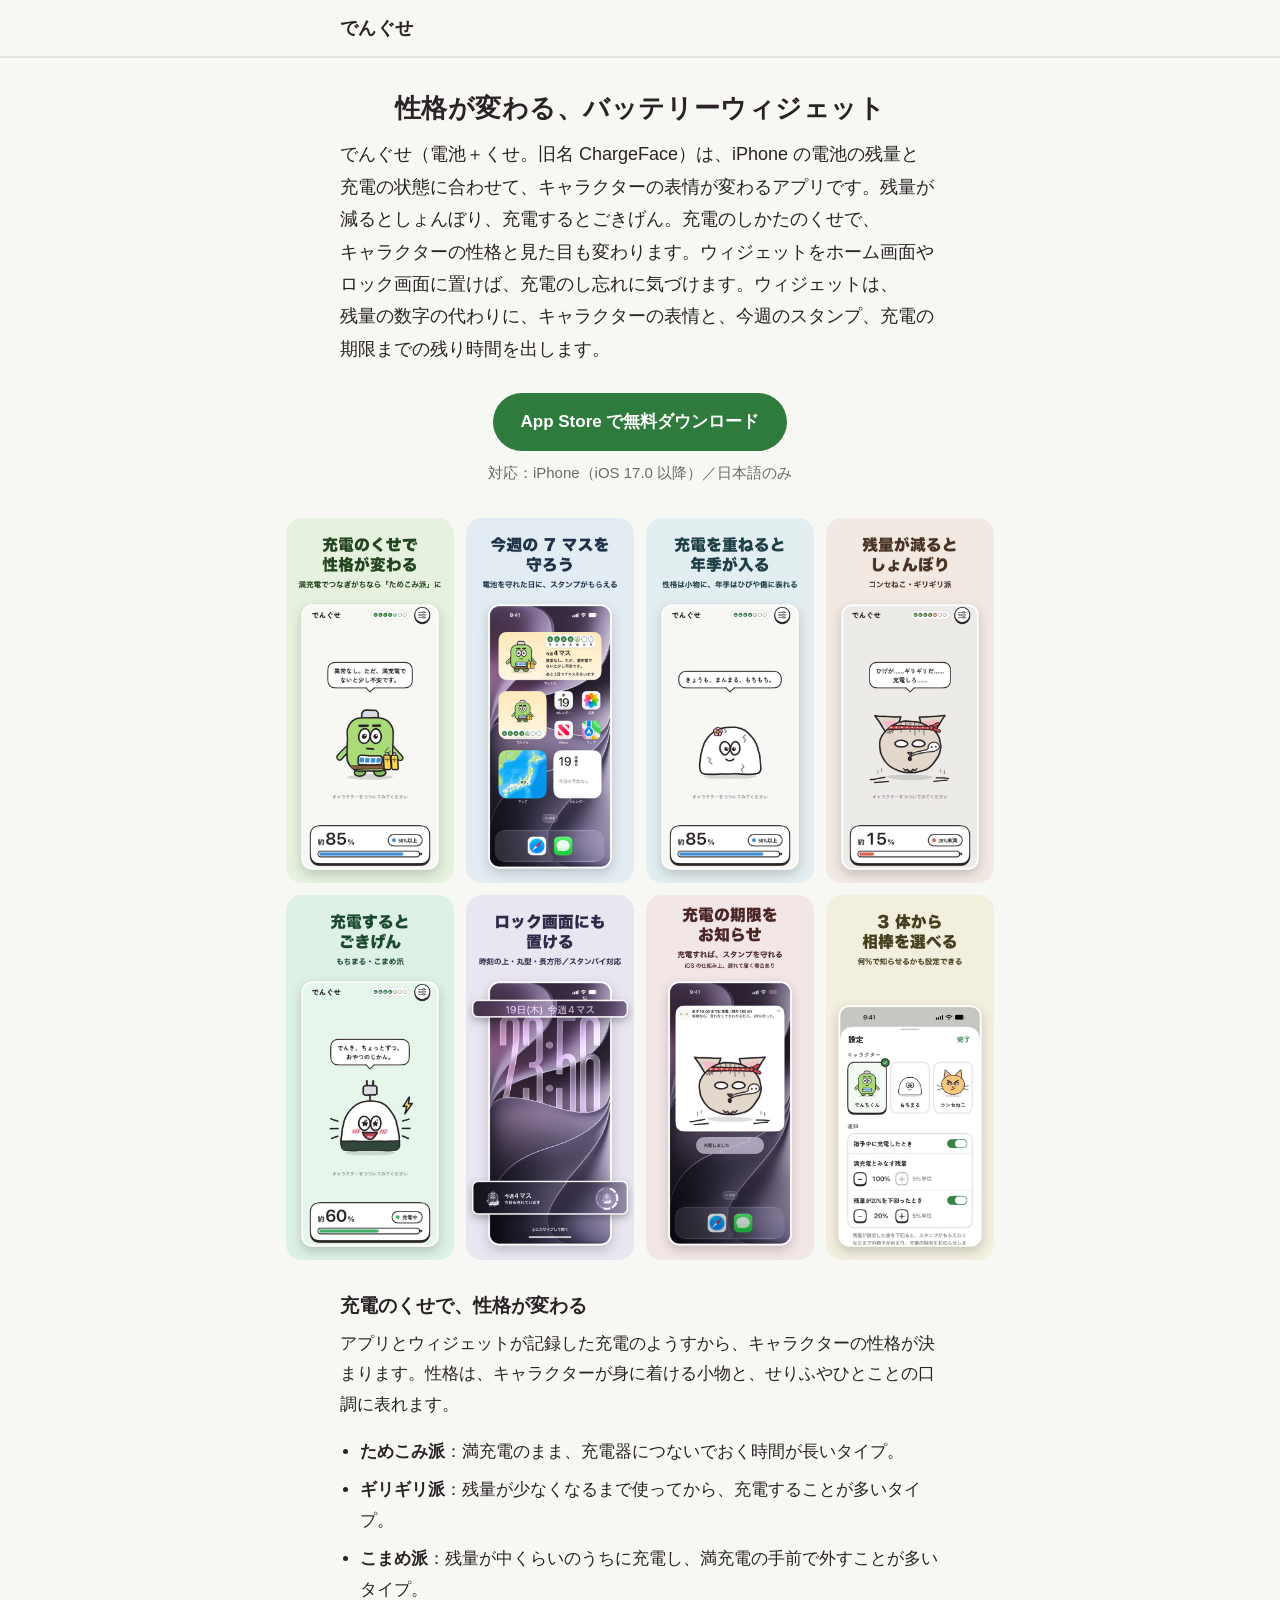
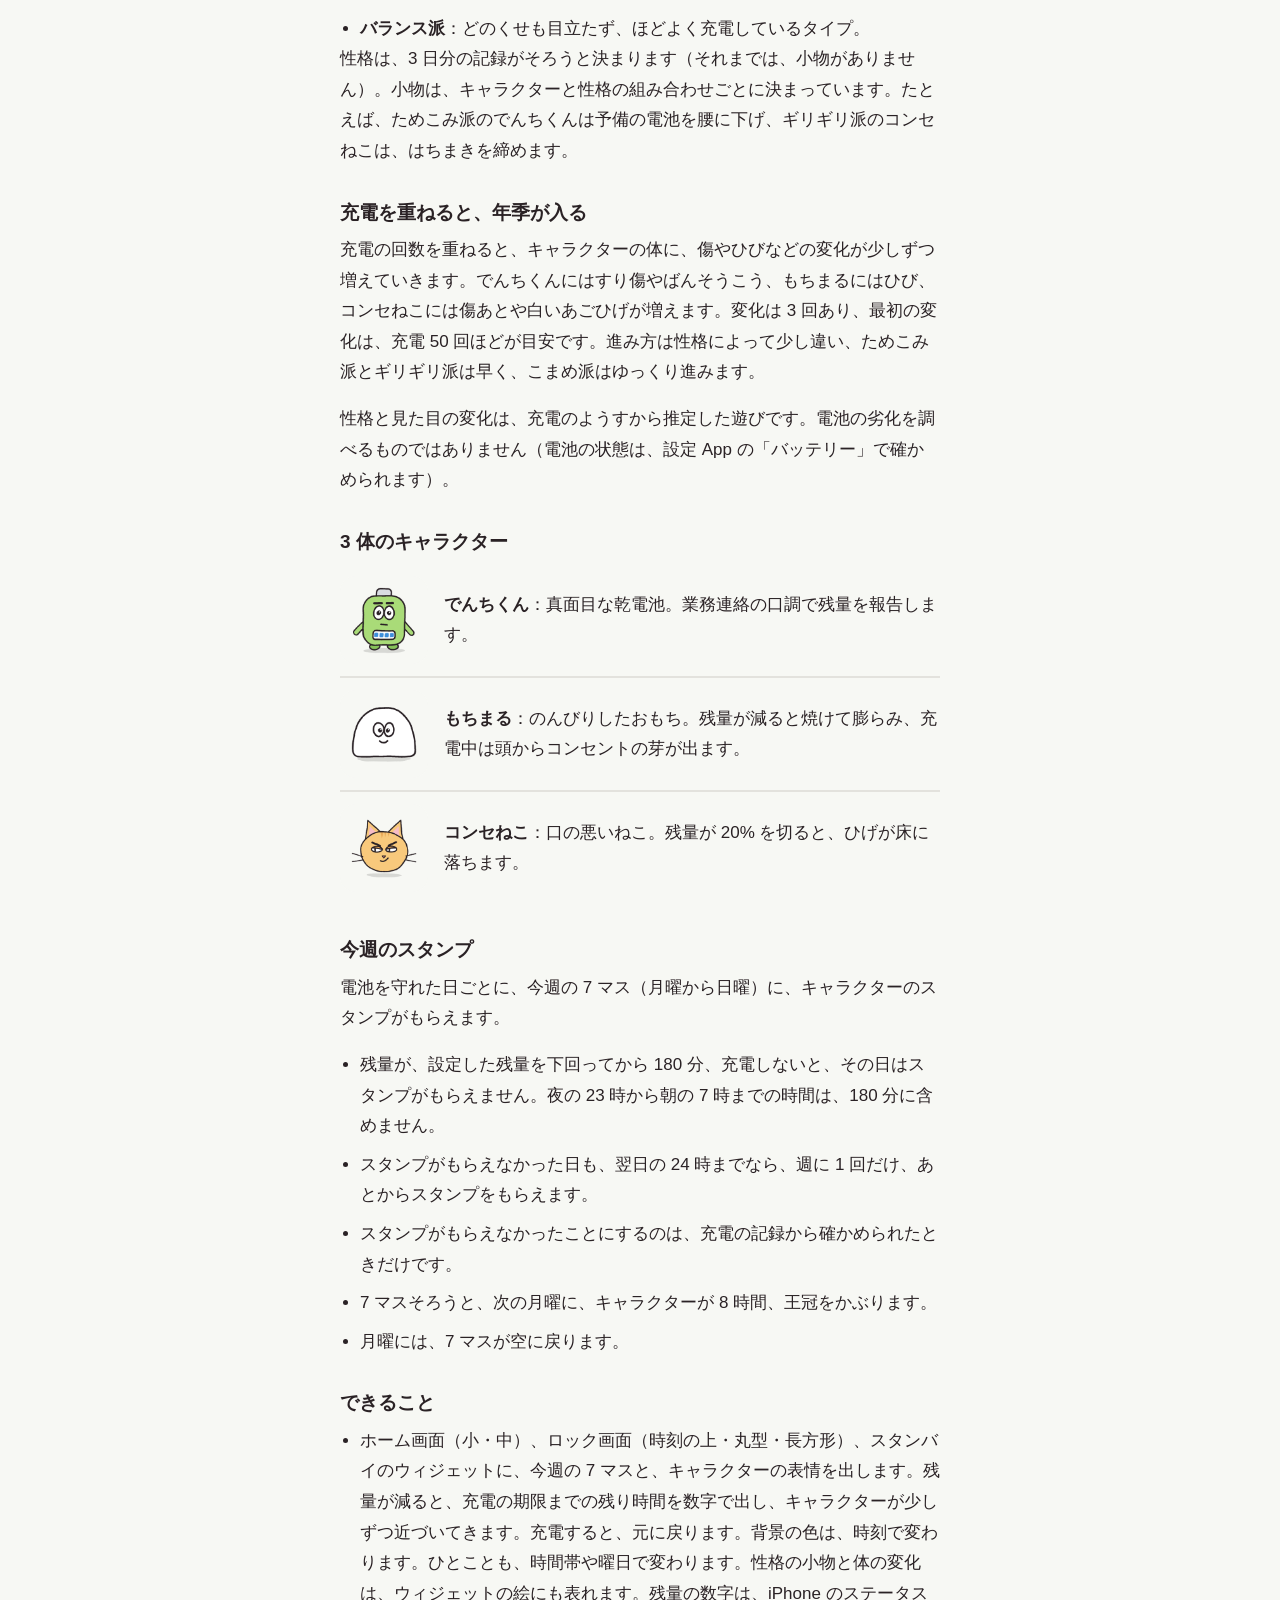
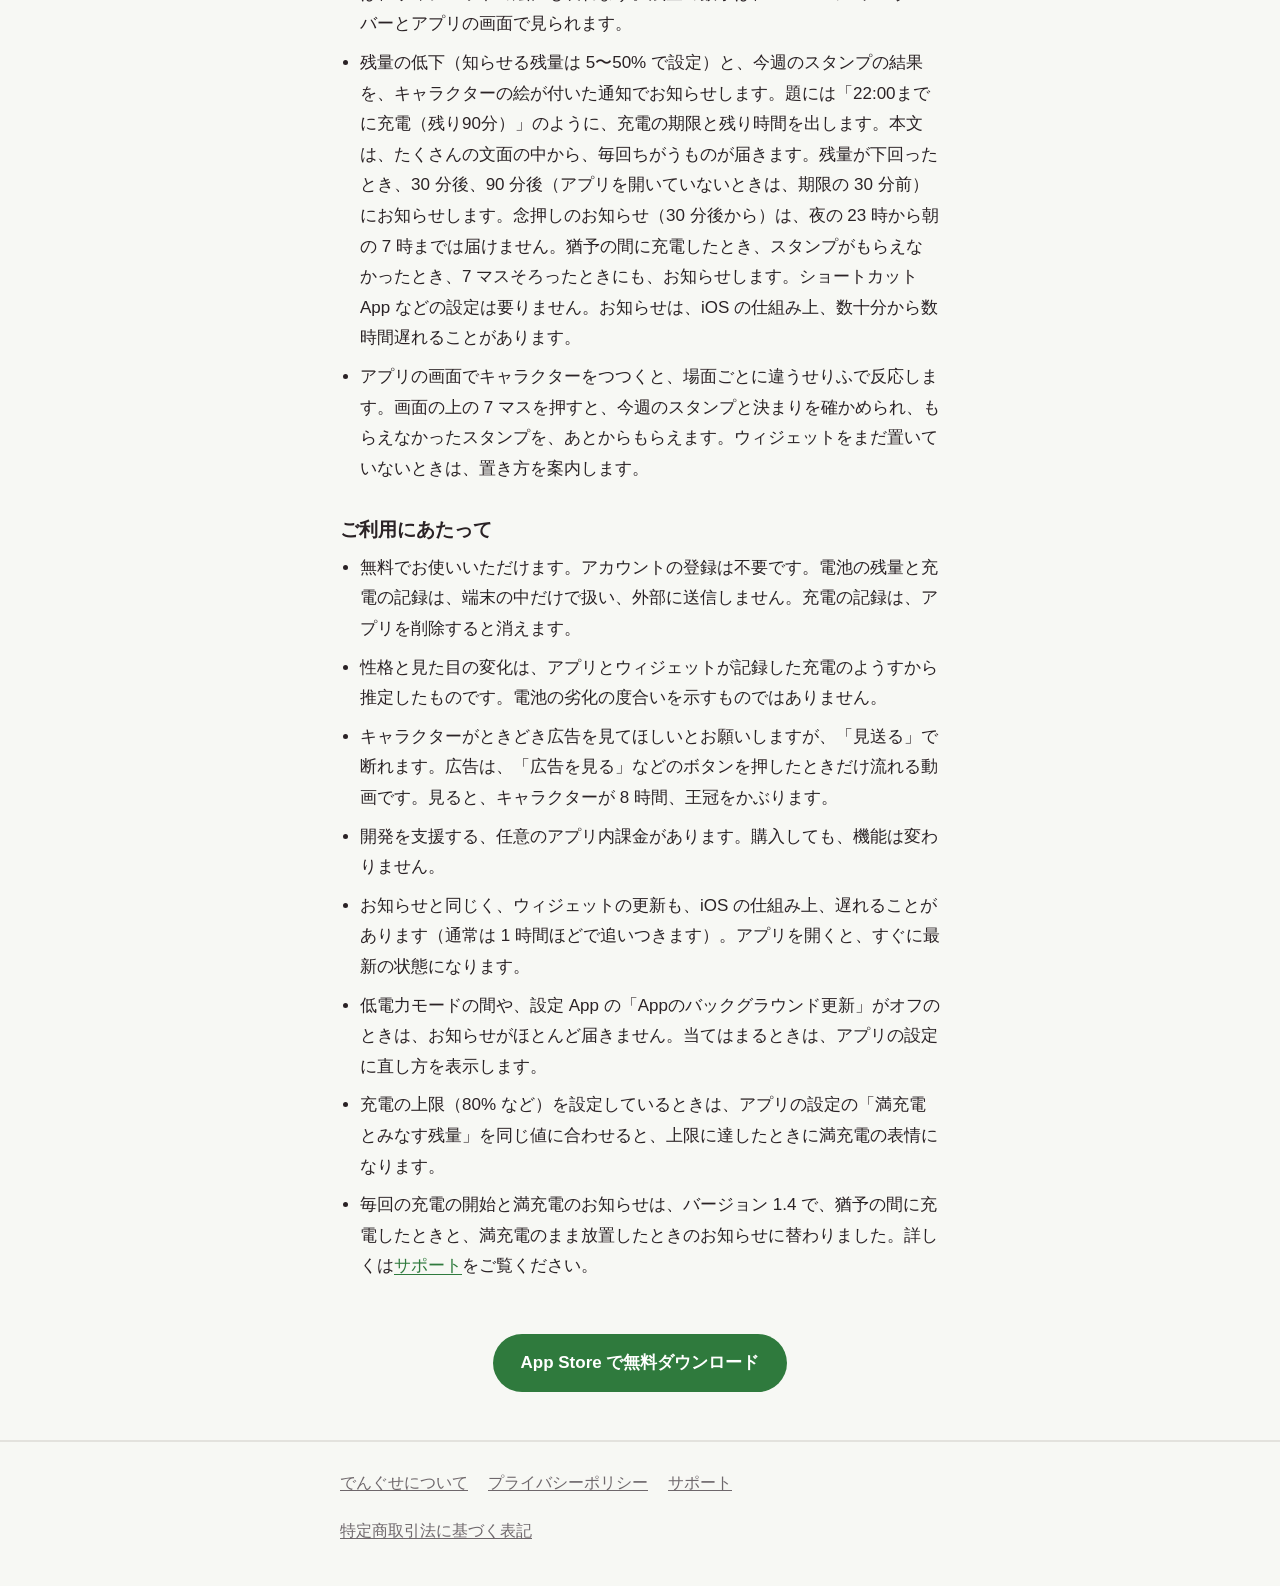
==== commit c03a3fbf: "でんぐせ：紹介・サポート・プライバシーポリシーをバージョン 1.5 の内容に更新 Co-Authored-By: Claude Fable 5.2 <noreply@anthropic.com>" ====
--- a/docs/denguse/index.html
+++ b/docs/denguse/index.html
@@ -4,7 +4,7 @@
 <meta charset="utf-8">
 <meta name="viewport" content="width=device-width, initial-scale=1">
 <title>でんぐせ - 性格が変わるバッテリーウィジェット</title>
-<meta name="description" content="でんぐせ（旧名 ChargeFace）は、iPhone の電池の残量と充電の状態でキャラクターの表情が変わり、充電のくせで性格と見た目も変わるアプリです。ホーム画面・ロック画面・スタンバイのウィジェットと、残量低下のお知らせ（iOS の仕組み上、遅れることがあります）に、今週のスタンプと × がつくまでの残り時間を出します。無料です。">
+<meta name="description" content="でんぐせ（旧名 ChargeFace）は、iPhone の電池の残量と充電の状態でキャラクターの表情が変わり、充電のくせで性格と見た目も変わるアプリです。ホーム画面・ロック画面・スタンバイのウィジェットと、残量低下のお知らせ（iOS の仕組み上、遅れることがあります）に、今週のスタンプと、充電の期限までの残り時間を出します。無料です。">
 <link rel="canonical" href="https://hitorino-hito.github.io/denguse/">
 <meta name="apple-itunes-app" content="app-id=6824164964">
 <meta property="og:type" content="website">
@@ -112,7 +112,7 @@
 <div class="wrap">
 <section class="hero">
 <h1>性格が変わる、バッテリーウィジェット</h1>
-<p class="lead">でんぐせ（電池＋くせ。旧名 ChargeFace）は、iPhone の電池の残量と充電の状態に合わせて、キャラクターの表情が変わるアプリです。残量が減るとしょんぼり、充電するとごきげん。充電のしかたのくせで、キャラクターの性格と見た目も変わります。ウィジェットをホーム画面やロック画面に置けば、充電のし忘れに気づけます。ウィジェットは、残量の数字の代わりに、キャラクターの表情と、今週のスタンプ、× がつくまでの残り時間を出します。</p>
+<p class="lead">でんぐせ（電池＋くせ。旧名 ChargeFace）は、iPhone の電池の残量と充電の状態に合わせて、キャラクターの表情が変わるアプリです。残量が減るとしょんぼり、充電するとごきげん。充電のしかたのくせで、キャラクターの性格と見た目も変わります。ウィジェットをホーム画面やロック画面に置けば、充電のし忘れに気づけます。ウィジェットは、残量の数字の代わりに、キャラクターの表情と、今週のスタンプ、充電の期限までの残り時間を出します。</p>
 <a class="store-button" href="https://apps.apple.com/jp/app/id6824164964">App Store で無料ダウンロード</a>
 <p class="note">対応：iPhone（iOS 17.0 以降）／日本語のみ</p>
 </section>
@@ -124,7 +124,7 @@
 <li><img src="img/04-low.jpg" width="540" height="1174" alt="残量が減るとしょんぼり。性格が「ギリギリ派」のコンセねこが、はちまきを締め、残量が少ないときにひげを落としているメイン画面" loading="lazy"></li>
 <li><img src="img/05-charging.jpg" width="540" height="1174" alt="充電するとごきげん。性格が「こまめ派」のもちまるが、のりを巻き、充電中に喜んでいるメイン画面" loading="lazy"></li>
 <li><img src="img/06-lock.jpg" width="540" height="1174" alt="ロック画面にも置ける。時刻の上・丸型・長方形の 3 種類。スタンバイにも対応。今週のスタンプの数と、輪にした 7 マス" loading="lazy"></li>
-<li><img src="img/07-notify.jpg" width="540" height="1174" alt="× まで、あと何分。充電すれば、× を防げる。iOS の仕組み上、遅れて届く場合あり。題が「×まで180分」と期限の時刻の通知" loading="lazy"></li>
+<li><img src="img/07-notify.jpg" width="540" height="1174" alt="充電の期限をお知らせ。充電すれば、スタンプを守れる。iOS の仕組み上、遅れて届く場合あり。題が「あす10:00までに充電（残り180分）」の通知" loading="lazy"></li>
 <li><img src="img/08-choose.jpg" width="540" height="1174" alt="3 体から相棒を選べる。何%で知らせるかも設定できる。アプリの設定の画面" loading="lazy"></li>
 </ul>
 <p class="scroll-hint" aria-hidden="true">横にスワイプすると、ほかの画面も見られます</p>
@@ -151,20 +151,20 @@
 </ul>
 
 <h2>今週のスタンプ</h2>
-<p>電池を守れた日ごとに、今週の 7 マス（月曜から日曜）に、キャラクターのスタンプがつきます。</p>
+<p>電池を守れた日ごとに、今週の 7 マス（月曜から日曜）に、キャラクターのスタンプがもらえます。</p>
 <ul class="features">
-<li>残量が、設定した残量を下回ってから 180 分、充電しないと、その日のマスが × になります。夜の 23 時から朝の 7 時までは数えません。</li>
-<li>昼間に 100% のまま 6 時間つないでいると、△ になります。</li>
-<li>× と △ は、充電の記録から確かめられたときだけつきます。ついた日の翌日の 24 時まで、週に 1 回、取り消せます。</li>
+<li>残量が、設定した残量を下回ってから 180 分、充電しないと、その日はスタンプがもらえません。夜の 23 時から朝の 7 時までの時間は、180 分に含めません。</li>
+<li>スタンプがもらえなかった日も、翌日の 24 時までなら、週に 1 回だけ、あとからスタンプをもらえます。</li>
+<li>スタンプがもらえなかったことにするのは、充電の記録から確かめられたときだけです。</li>
 <li>7 マスそろうと、次の月曜に、キャラクターが 8 時間、王冠をかぶります。</li>
 <li>月曜には、7 マスが空に戻ります。</li>
 </ul>
 
 <h2>できること</h2>
 <ul class="features">
-<li>ホーム画面（小・中）、ロック画面（時刻の上・丸型・長方形）、スタンバイのウィジェットに、今週の 7 マスと、キャラクターの表情を出します。残量が減ると、× がつくまでの残り時間を数字で出し、キャラクターが少しずつ近づいてきます。充電すると、元に戻ります。背景の色は、時刻で変わります。性格の小物と体の変化は、ウィジェットの絵にも表れます。残量の数字は、iPhone のステータスバーとアプリの画面で見られます。</li>
-<li>残量の低下（知らせる残量は 5〜50% で設定）と、今週のスタンプの結果を、キャラクターの絵が付いた通知でお知らせします。題には「×まで90分（22:00）」のように、残り時間と期限の時刻を出します。残量が下回ったとき、30 分後、90 分後（アプリを開いていないときは、期限の 30 分前）にお知らせします。念押しのお知らせ（30 分後から）は、夜の 23 時から朝の 7 時までは届けません。猶予の間に充電したとき、× や △ がついたとき、満充電のまま 5 時間たったとき、7 マスそろったときにも、お知らせします。ショートカット App などの設定は要りません。お知らせは、iOS の仕組み上、数十分から数時間遅れることがあります。</li>
-<li>アプリの画面でキャラクターをつつくと、場面ごとに違うせりふで反応します。画面の上の 7 マスを押すと、今週のスタンプと決まりを確かめられ、× や △ を取り消せます。</li>
+<li>ホーム画面（小・中）、ロック画面（時刻の上・丸型・長方形）、スタンバイのウィジェットに、今週の 7 マスと、キャラクターの表情を出します。残量が減ると、充電の期限までの残り時間を数字で出し、キャラクターが少しずつ近づいてきます。充電すると、元に戻ります。背景の色は、時刻で変わります。ひとことも、時間帯や曜日で変わります。性格の小物と体の変化は、ウィジェットの絵にも表れます。残量の数字は、iPhone のステータスバーとアプリの画面で見られます。</li>
+<li>残量の低下（知らせる残量は 5〜50% で設定）と、今週のスタンプの結果を、キャラクターの絵が付いた通知でお知らせします。題には「22:00までに充電（残り90分）」のように、充電の期限と残り時間を出します。本文は、たくさんの文面の中から、毎回ちがうものが届きます。残量が下回ったとき、30 分後、90 分後（アプリを開いていないときは、期限の 30 分前）にお知らせします。念押しのお知らせ（30 分後から）は、夜の 23 時から朝の 7 時までは届けません。猶予の間に充電したとき、スタンプがもらえなかったとき、7 マスそろったときにも、お知らせします。ショートカット App などの設定は要りません。お知らせは、iOS の仕組み上、数十分から数時間遅れることがあります。</li>
+<li>アプリの画面でキャラクターをつつくと、場面ごとに違うせりふで反応します。画面の上の 7 マスを押すと、今週のスタンプと決まりを確かめられ、もらえなかったスタンプを、あとからもらえます。ウィジェットをまだ置いていないときは、置き方を案内します。</li>
 </ul>
 
 <h2>ご利用にあたって</h2>
@@ -175,7 +175,7 @@
 <li>開発を支援する、任意のアプリ内課金があります。購入しても、機能は変わりません。</li>
 <li>お知らせと同じく、ウィジェットの更新も、iOS の仕組み上、遅れることがあります（通常は 1 時間ほどで追いつきます）。アプリを開くと、すぐに最新の状態になります。</li>
 <li>低電力モードの間や、設定 App の「Appのバックグラウンド更新」がオフのときは、お知らせがほとんど届きません。当てはまるときは、アプリの設定に直し方を表示します。</li>
-<li>充電の上限（80% など）を設定しているときは、アプリの設定の「満充電とみなす残量」を同じ値に合わせると、上限に達したときに満充電の表情になります。△ は、100% のままつないでいるときだけつきます。</li>
+<li>充電の上限（80% など）を設定しているときは、アプリの設定の「満充電とみなす残量」を同じ値に合わせると、上限に達したときに満充電の表情になります。</li>
 <li>毎回の充電の開始と満充電のお知らせは、バージョン 1.4 で、猶予の間に充電したときと、満充電のまま放置したときのお知らせに替わりました。詳しくは<a href="support.html">サポート</a>をご覧ください。</li>
 </ul>
 
